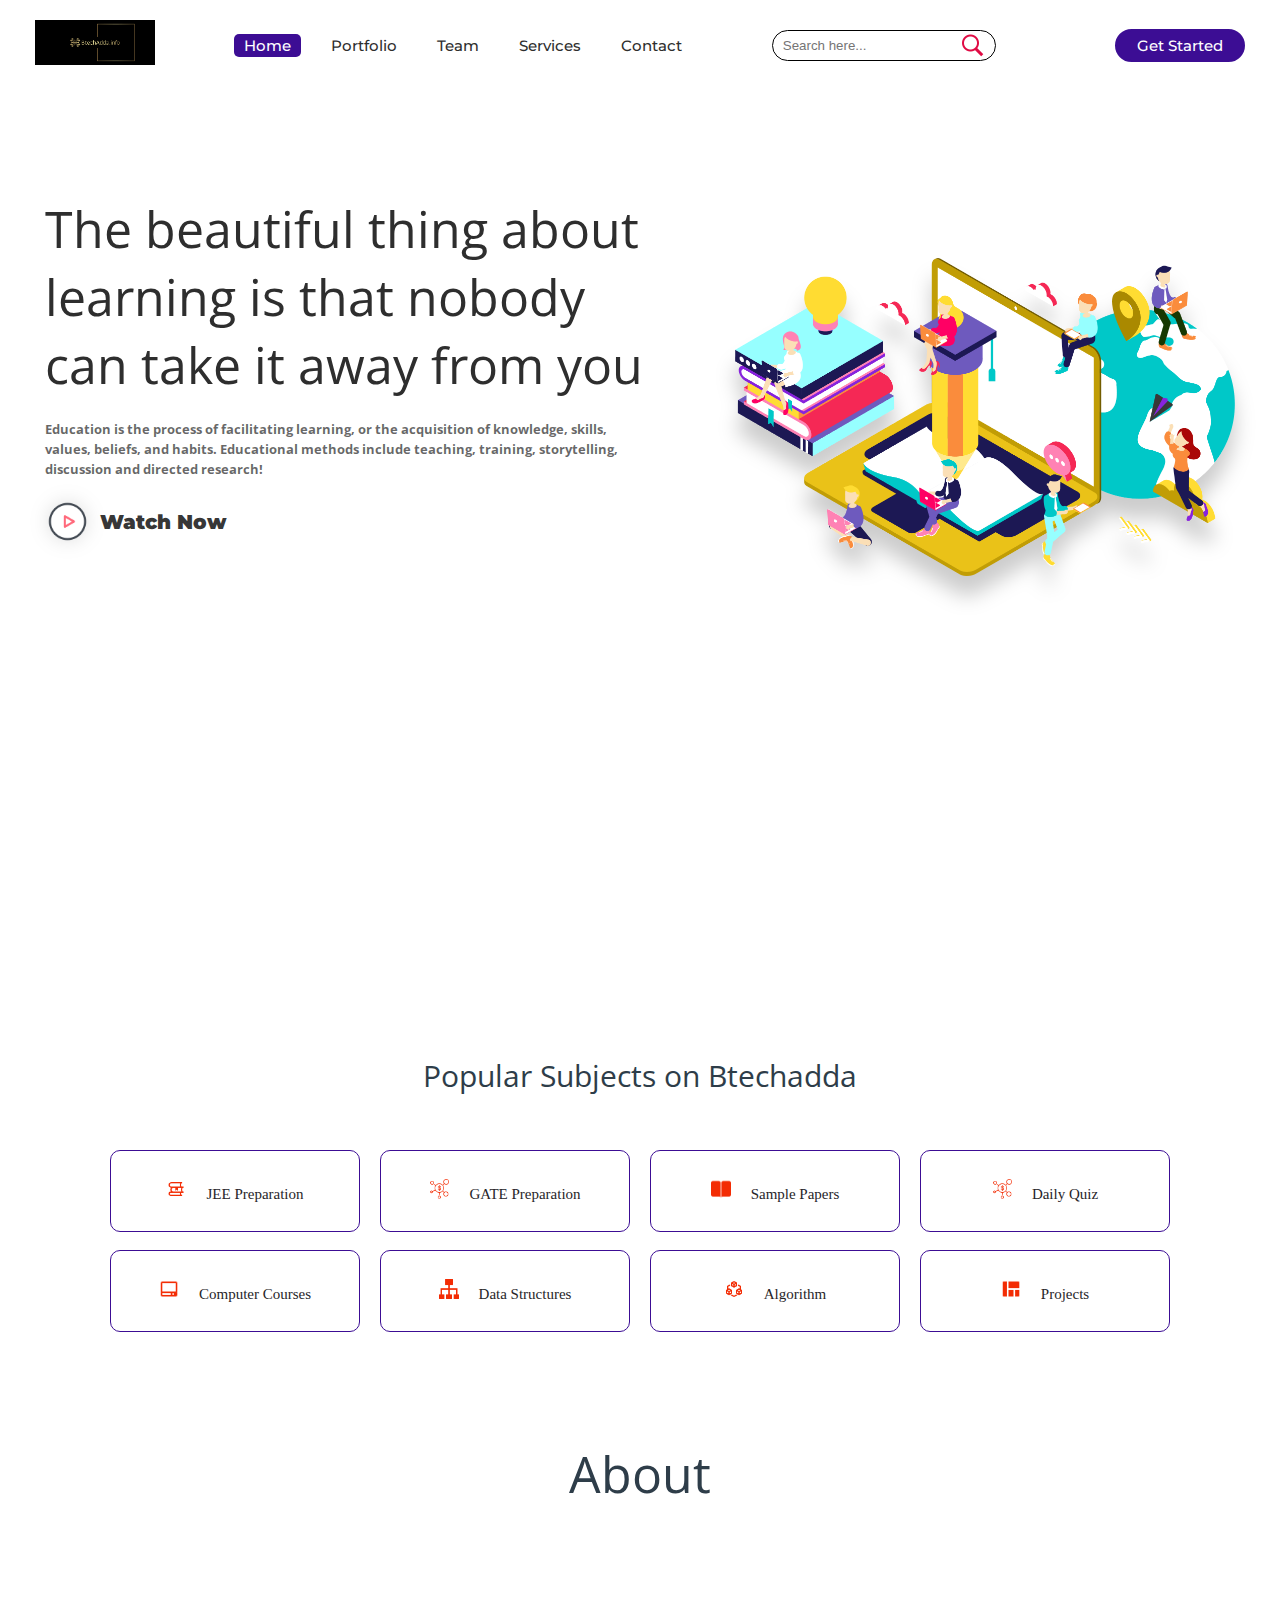
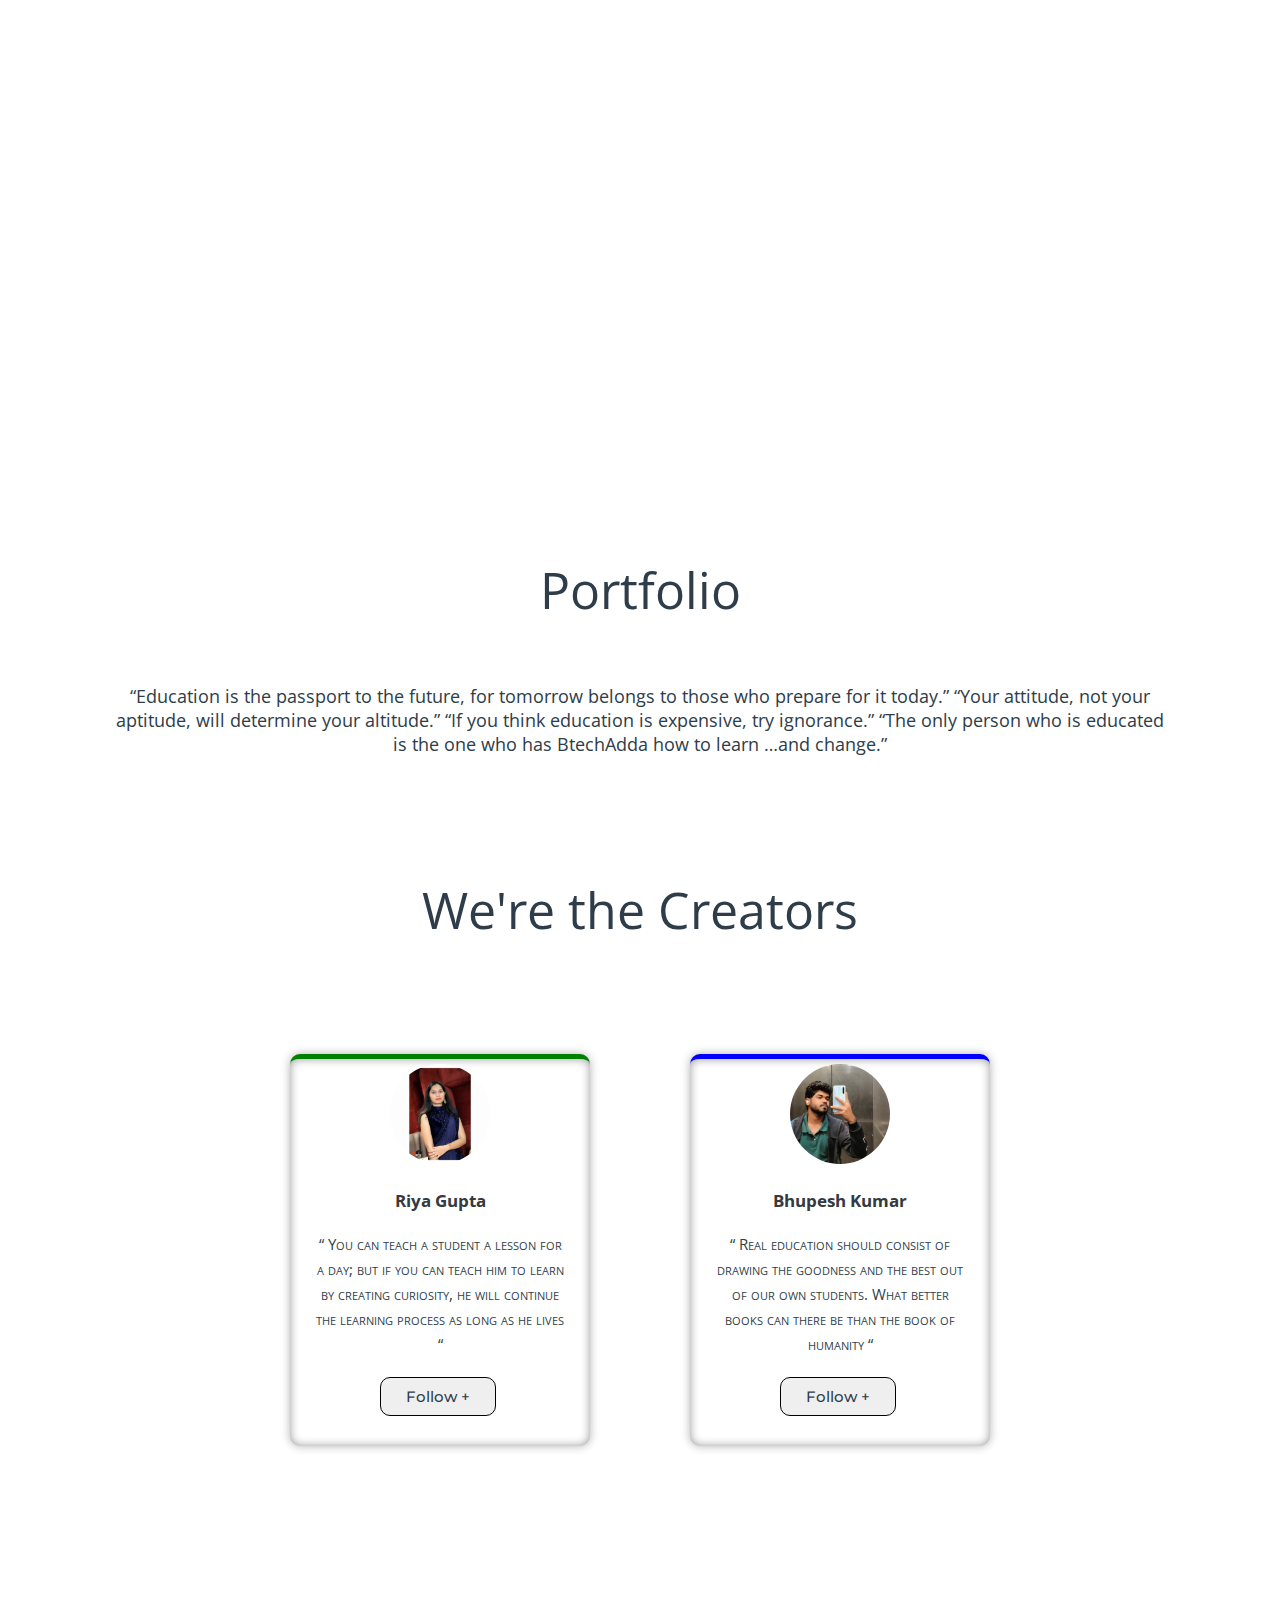
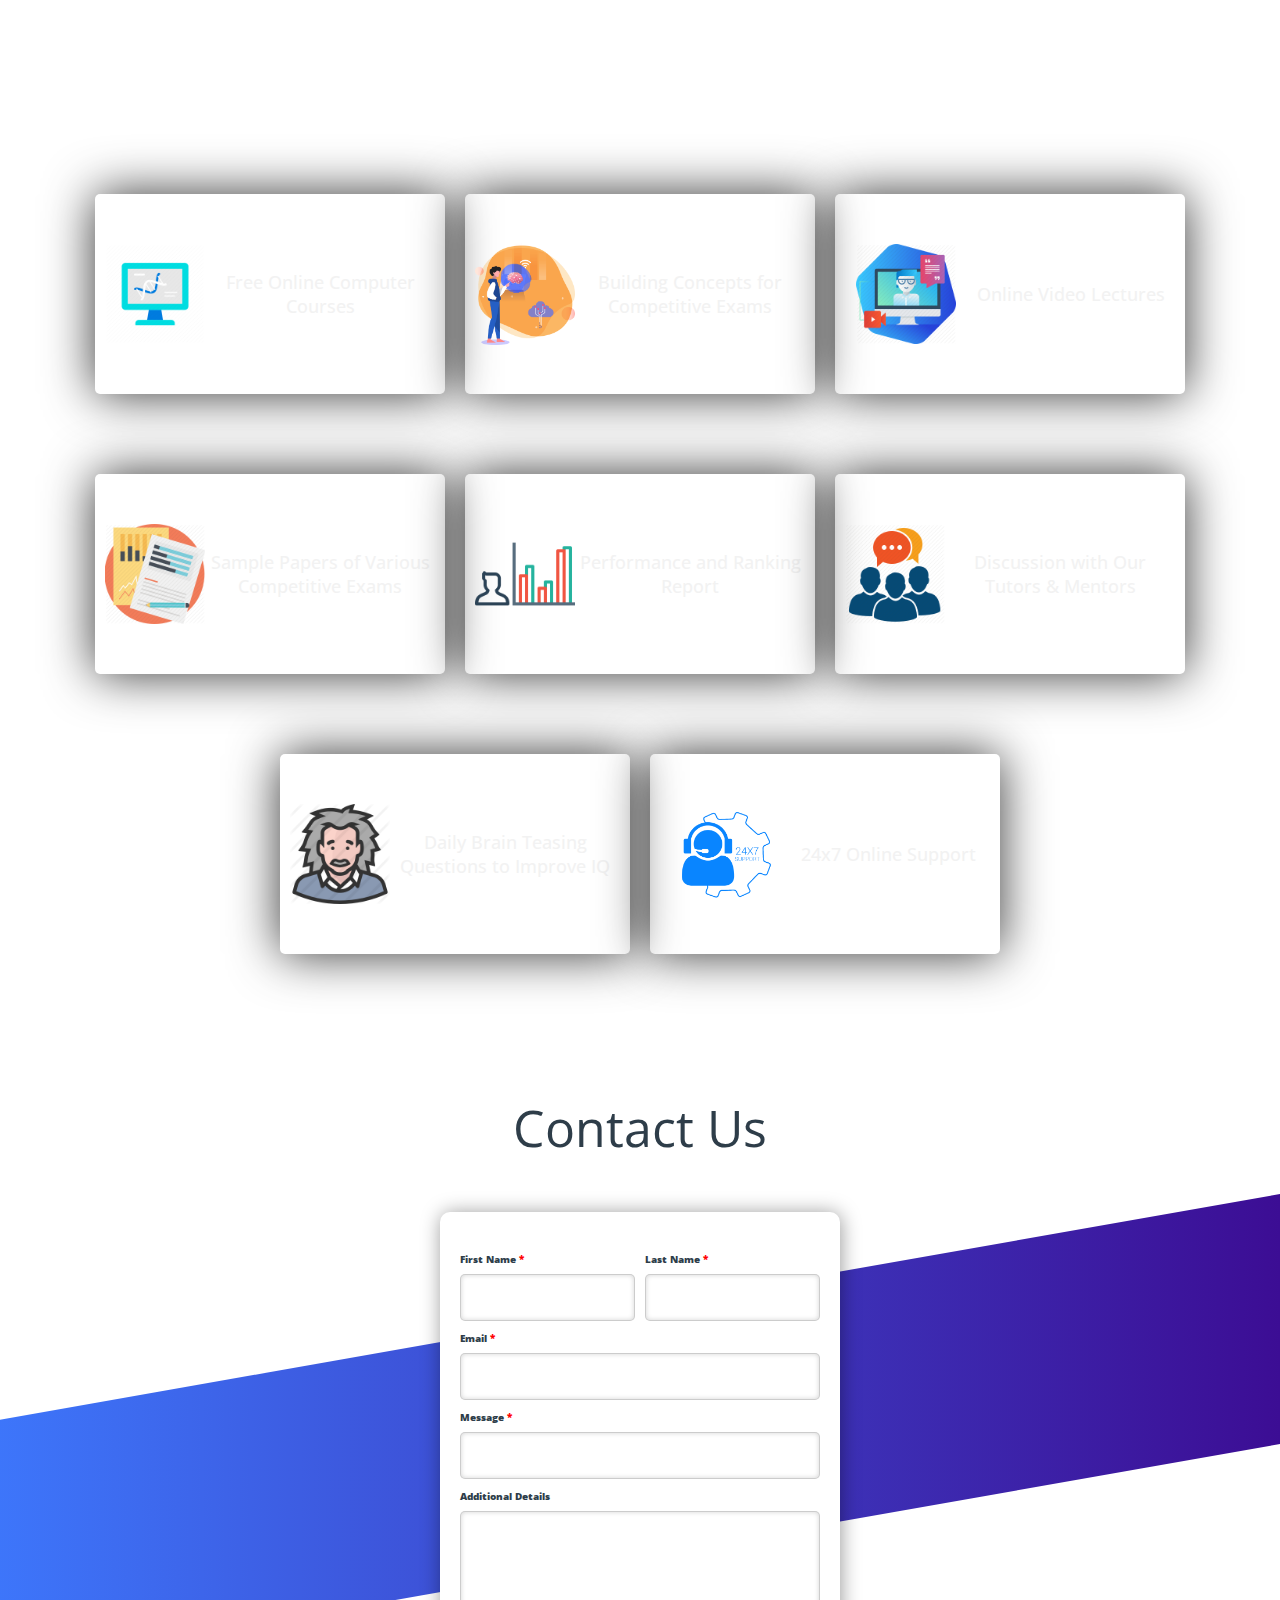
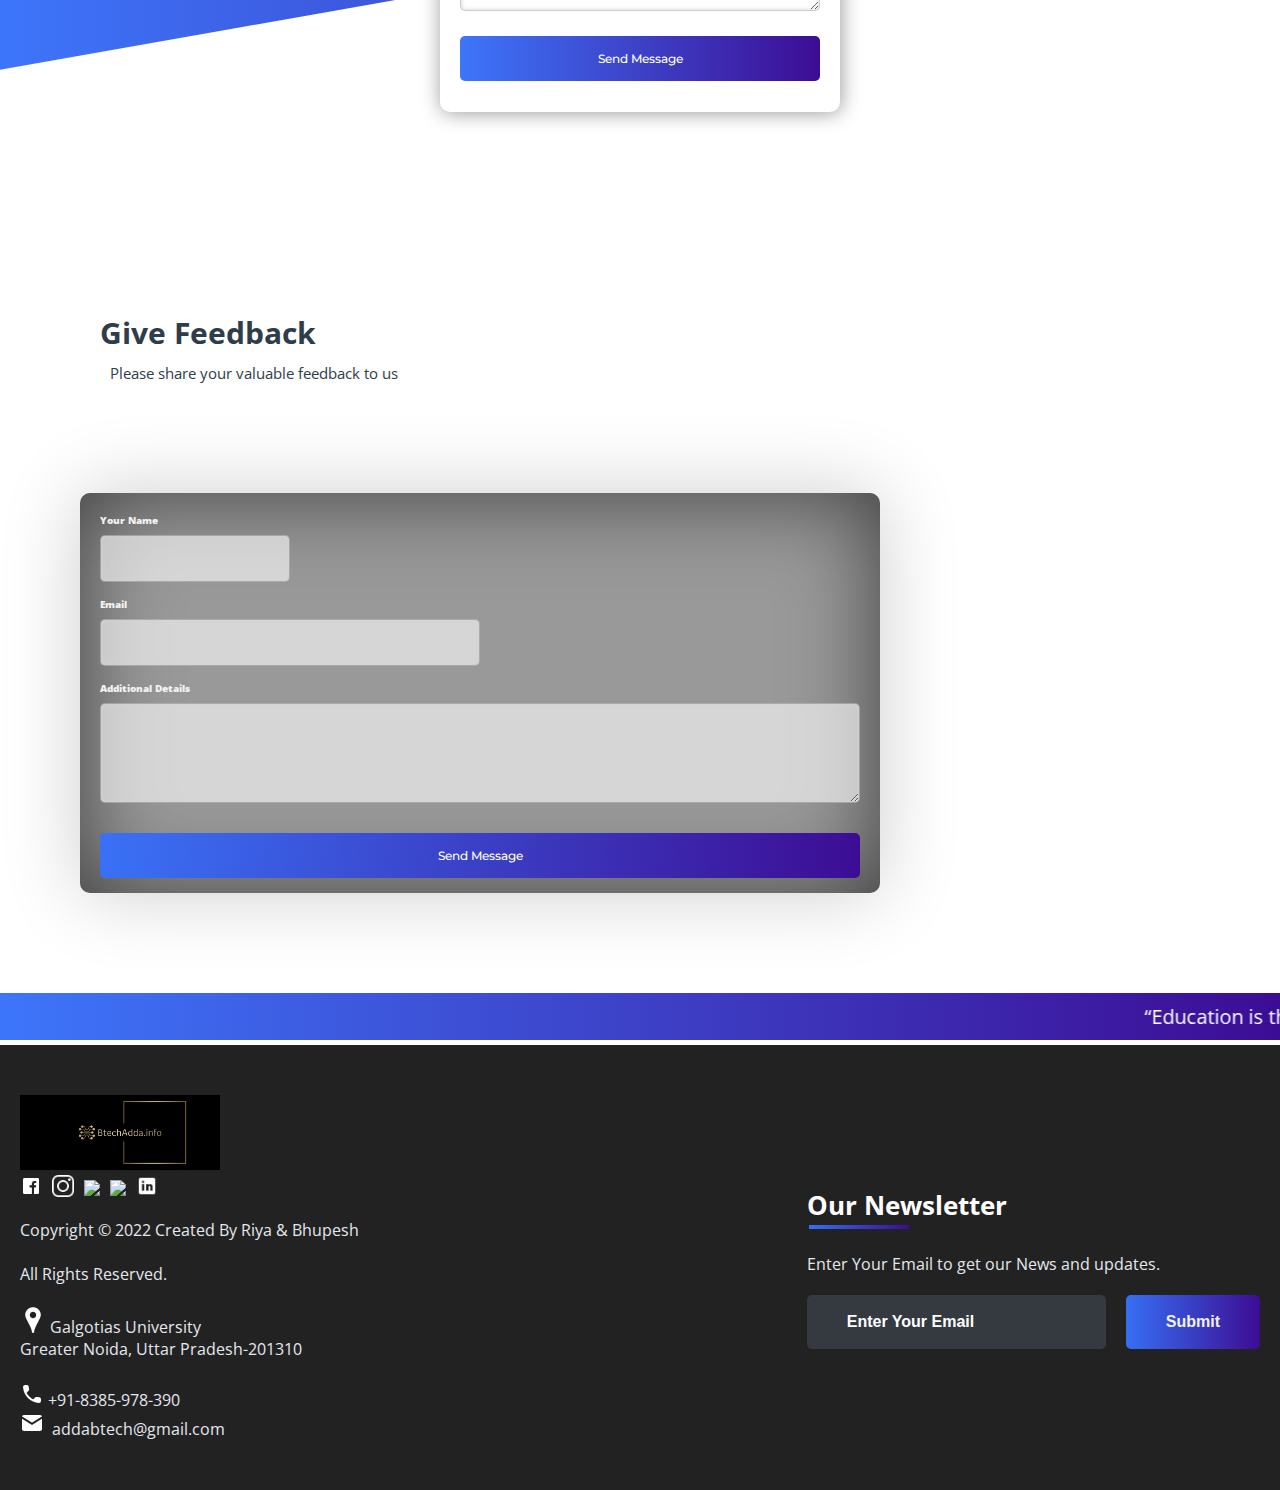
==== index.html @ 10eaf0e1 "Add files via upload" ====
<!DOCTYPE html>
<html>
<head>
	<link rel="shortcut icon" type="png" href="images/icon/favicon.png">
	<meta charset="utf-8">
	<meta http-equiv="X-UA-Comaptible" content="IE=edge">
	<title>BtechAdda</title>
	<meta name="desciption" content="">
	<meta name="viewport" content="width=device-width, initial-scale=1">
	<link rel="stylesheet" type="text/css" href="style.css">
	<script type="text/javascript" src="script.js"></script>
	<script src="https://code.jquery.com/jquery-3.2.1.js"></script>
	<script>
		$(window).on('scroll', function(){
  			if($(window).scrollTop()){
  			  $('nav').addClass('black');
 			 }else {
 		   $('nav').removeClass('black');
 		 }
		})
	</script>
</head>
<body>
<!-- Navigation Bar -->
	<header id="header">
		<nav>
			<div class="logo"><img src="images/icon/logo.png" alt="logo"></div>
			<ul>
				<li><a class="active" href="">Home</a></li>
				<li><a href="#portfolio_section">Portfolio</a></li>
				<li><a href="#team_section">Team</a></li>
				<li><a href="#services_section">Services</a></li>
				<li><a href="#contactus_section">Contact</a></li>
			</ul>
			<div class="srch"><input type="text" class="search" placeholder="Search here..."><img src="images/icon/search.png" alt="search" onclick=slide()></div>
			<a class="get-started" href="login.html">Get Started</a>
			<img src="images/icon/menu.png" class="menu" onclick="sideMenu(0)" alt="menu">
		</nav>
		<div class="head-container">
			<div class="quote">
				<p>The beautiful thing about learning is that nobody can take it away from you</p>
				<h5>Education is the process of facilitating learning, or the acquisition of knowledge, skills, values, beliefs, and habits. Educational methods include teaching, training, storytelling, discussion and directed research!</h5>
				<div class="play">
					<img src="images/icon/play.png" alt="play"><span><a href="https://www.youtube.com/watch?v=AOTEQVYDPpg&ab_channel=TEDxTalks" target="_blank">Watch Now</a></span>
				</div>
			</div>
			<div class="svg-image">
				<img src="images/extra/svg1.jpg" alt="svg">
			</div>
		</div>
		<div class="side-menu" id="side-menu">
			<div class="close" onclick="sideMenu(1)"><img src="images/icon/close.png" alt=""></div>
			<div class="user">
				<img src="images/creator/riya.jpg" alt="Username">
				<p>RiyaGupta</p>
			</div>
			<ul>
				<li><a href="#about_section">About</a></li>
				<li><a href="#portfolio_section">Portfolio</a></li>
				<li><a href="#team_section">Team</a></li>
				<li><a href="#services_section">Services</a></li>
				<li><a href="#contactus_section">Contact</a></li>
				<li><a href="#feedBACK">Feedback</a></li>
			</ul>
		</div>
	</header>


<!-- Some Popular Subjects -->
	<div class="title">
		<span>Popular Subjects on Btechadda</span>
	</div>
	<br><br>
	<div class="course">
		<center><div class="cbox">
		<div class="det"><a href="subjects/jee.html"><img src="images/courses/book.png">JEE Preparation</a></div>
		<div class="det"><a href="subjects/gate.html"><img src="images/courses/d1.png">GATE Preparation</a></div>
		<div class="det"><a href="subjects/jee.html#sample_papers"><img src="images/courses/paper.png">Sample Papers</a></div>
		<div class="det"><a href="subjects/quiz.html"><img src="images/courses/d1.png">Daily Quiz</a></div>
		</div></center>
		<div class="cbox">
		<div class="det"><a href="subjects/computer_courses.html"><img src="images/courses/computer.png">Computer Courses</a></div>
		<div class="det"><a href="subjects/computer_courses.html#data"><img src="images/courses/data.png">Data Structures</a></div>
		<div class="det"><a href="subjects/computer_courses.html#algo"><img src="images/courses/algo.png">Algorithm</a></div>
		<div class="det det-last"><a href="subjects/computer_courses.html#projects"><img src="images/courses/projects.png">Projects</a></div>
		</div>
	</div>

	
<!-- ABOUT -->
	<div class="diffSection" id="about_section">
		<center><p style="font-size: 50px; padding: 100px">About</p></center>
		<div class="about-content">
				<div class="side-image">
					<img class="sideImage" src="images/extra/e3.jpg">
				</div>
				<div class="side-text">
					<h2>What you think about us ?</h2>
					<p>Education is the process of facilitating learning, or the acquisition of knowledge, skills, values, beliefs, and habits. Educational methods include teaching, training, storytelling, discussion and directed research.<br> Educational website can include websites that have games, videos or topic related resources that act as tools to enhance learning and supplement classroom teaching. These websites help make the process of learning entertaining and attractive to the student, especially in today's age. <br>Using HTML(HyperText Markup Language), CSS(Cascading Style Sheet), JavaScript, we can make learning more easier and in a interesting way.</p>
				</div>
		</div>
	</div>


<!-- PORTFOLIO -->
	<div class="diffSection" id="portfolio_section">
		<center><p style="font-size: 50px; padding: 100px; padding-bottom: 40px;">Portfolio</p></center>
		<div class="content">
			<p>
				“Education is the passport to the future, for tomorrow belongs to those who prepare for it today.” “Your attitude, not your aptitude, will determine your altitude.” “If you think education is expensive, try ignorance.” “The only person who is educated is the one who has BtechAdda how to learn …and change.”
			</p>
		</div>
	</div>

<!-- TEAM -->
	<div class="diffSection" id="team_section">
		<center><p style="font-size: 50px; padding-top: 100px; padding-bottom: 60px;">We're the Creators</p></center>
		<div class="totalcard">
			<div class="card">
				<center><img src="images/creator/riya.jpg"></center>
				<center><div class="card-title">Riya Gupta</div>
				<div id="detail">
					<p>“ You can teach a student a lesson for a day; but if you can teach him to learn by creating curiosity, he will continue the learning process as long as he lives “</p>
					<div class="duty"></div>
					<a href="https://www.linkedin.com/in/riya-gupta-85ab901a8/" target="_blank"><button class="btn-riya">Follow +</button></a>
				</div>
				</center>
			</div>
			<div class="card">
				<center><img src="images/creator/bhupesh.jpg"></center>
				<center><div class="card-title">Bhupesh Kumar</div>
				<div id="detail">
					<p>“ Real education should consist of drawing the goodness and the best out of our own students. What better books can there be than the book of humanity “</p>
					<div class="duty"></div>
					<a href="https://www.linkedin.com/in/bhupeshkkr/" target="_blank"><button class="btn-bhupesh">Follow +</button></a>
				</div>
				</center>
			</div>
		</div>
	</div>


<!-- SERVICES -->
	<div class="service-swipe">
		<div class="diffSection" id="services_section">
		<center><p style="font-size: 50px; padding: 100px; padding-bottom: 40px; color: #fff;">Services</p></center>
		</div>
		<a href="subjects/computer_courses.html"><div class="s-card"><img src="images/icon/computer-courses.png"><p>Free Online Computer Courses</p></div></a>
		<a href="subjects/jee.html"><div class="s-card"><img src="images/icon/brainbooster.png"><p>Building Concepts for Competitive Exams</p></div></a>
		<a href="#"><div class="s-card"><img src="images/icon/online-tutorials.png"><p>Online Video Lectures</p></div></a>
		<a href="subjects/jee.html#sample_papers"><div class="s-card"><img src="images/icon/papers.jpg"><p>Sample Papers of Various Competitive Exams</p></div></a>
		<a href="#"><div class="s-card"><img src="images/icon/p3.png"><p>Performance and Ranking Report</p></div></a>
		<a href="#contactus_section"><div class="s-card"><img src="images/icon/discussion.png"><p>Discussion with Our Tutors & Mentors</p></div></a>
		<a href="subjects/quiz.html"><div class="s-card"><img src="images/icon/q1.png"><p>Daily Brain Teasing Questions to Improve IQ</p></div></a>
		<a href="#contactus_section"><div class="s-card"><img src="images/icon/help.png"><p>24x7 Online Support</p></div></a>
	</div>

<!-- CONTACT US -->
	<div class="diffSection" id="contactus_section">
		<center><p style="font-size: 50px; padding: 100px">Contact Us</p></center>
		<div class="csec"></div>
		<div class="back-contact">
			<div class="cc">
			<form action="mailto:addabtech@gmail.com" method="post" enctype="text/plain">
				<label>First Name <span class="imp">*</span></label><label style="margin-left: 185px">Last Name <span class="imp">*</span></label><br>
				<center>
				<input type="text" name="" style="margin-right: 10px; width: 175px" required="required"><input type="text" name="lname" style="width: 175px" required="required"><br>
				</center>
				<label>Email <span class="imp">*</span></label><br>
				<input type="email" name="mail" style="width: 100%" required="required"><br>
				<label>Message <span class="imp">*</span></label><br>
				<input type="text" name="message" style="width: 100%" required="required"><br>
				<label>Additional Details</label><br>
				<textarea name="addtional"></textarea><br>
				<button type="submit" id="csubmit">Send Message</button>
			</form>
			</div>
		</div>
	</div>


<!-- FEEDBACK -->
	<div class="title2" id="feedBACK">
		<span>Give Feedback</span>
		<div class="shortdesc2">
			<p>Please share your valuable feedback to us</p>
		</div>
	</div>

	<div class="feedbox">
		<div class="feed">
			<form action="mailto:addabtech@gmail.com" method="post" enctype="text/plain">
				<label>Your Name</label><br>
				<input type="text" name="" class="fname" required="required"><br>
				<label>Email</label><br>
				<input type="email" name="mail" required="required"><br>
				<label>Additional Details</label><br>
				<textarea name="addtional"></textarea><br>
				<button type="submit" id="csubmit">Send Message</button>
			</form>
		</div>
	</div>

<!-- Sliding Information -->
	<marquee style="background: linear-gradient(to right, #3771faf7, #3c0d94); margin-top: 50px;" direction="left" onmouseover="this.stop()" onmouseout="this.start()" scrollamount="12"><div class="marqu">“Education is the passport to the future, for tomorrow belongs to those who prepare for it today.” “Your attitude, not your aptitude, will determine your altitude.” “If you think education is expensive, try ignorance.” “The only person who is educated is the one who has BtechAdda how to learn …and change.”</div></marquee>

<!-- FOOTER -->
	<footer>
		<div class="footer-container">
			<div class="left-col">
				<img src="images/icon/logo - Copy.png" style="width: 200px;">
				<div class="logo"></div>
				<div class="social-media">
					<a href="#"><img src="images/icon\fb.png"></a>
					<a href="#"><img src="images/icon\insta.png"></a>
					<a href="#"><img src="images/icon\tt.png"></a>
					<a href="#"><img src="images/icon\ytube.png"></a>
					<a href="#"><img src="images/icon\linkedin.png"></a>
				</div><br><br>
				<p class="rights-text">Copyright © 2022 Created By Riya & Bhupesh</p> <br><p>All Rights Reserved.</p>
			<br><p><img src="images/icon/location.png"> Galgotias University<br>Greater Noida, Uttar Pradesh-201310</p><br>
			<p><img src="images/icon/phone.png"> +91-8385-978-390<br><img src="images/icon/mail.png">&nbsp; addabtech@gmail.com</p>
			</div>
			<div class="right-col">
				<h1 style="color: #fff">Our Newsletter</h1>
				<div class="border"></div><br>
				<p>Enter Your Email to get our News and updates.</p>
				<form class="newsletter-form">
					<input class="txtb" type="email" placeholder="Enter Your Email">
					<input class="btn" type="submit" value="Submit">
				</form>
			</div>
		</div>
	</footer>

</body>
</html>
---- style.css ----
@import url('https://fonts.googleapis.com/css?family=Montserrat:500&display=swap');
@import url('https://fonts.googleapis.com/css?family=Dancing+Script&display=swap');
@import url('https://fonts.googleapis.com/css?family=Open+Sans&display=swap');

* {
	box-sizing: border-box;
	margin: 0;
	padding: 0;
}

html {
	scroll-behavior: smooth;
}
body {
	background: #FFF;
	font-family: 'Open Sans', sans-serif;
}

header {
	height: 90vh;
	/* background: #000; */
}
.black {
	box-shadow: 0 2px 10px rgba(0, 0, 0, 0.5);
}
nav {
	padding-top: 20px;
	padding-bottom: 20px;
	top: 0;
	position: fixed;
	display: flex;
	width: 100%;
	z-index: 1000;
	background: #fff;
	justify-content: space-around;
	transition: 1.5s;
	align-items: center;
}
nav ul {
	display: flex;
	align-items: center;
}
nav ul li {
	list-style: none;
	margin: 5px 10px;
}
nav ul li a {
	padding: 2px 10px;
	color: #2e2e2e;
	cursor: pointer;
	transition: .5s;
	text-decoration: none;
}
nav ul li a:hover {
	color: #fff;
	border-radius: 5px;
	background: #3c0d94;
}
.active {
	color: #fff;
	border-radius: 5px;
	background: #3c0d94;
}
.srch {
	padding: 2px 10px;
	display: flex;
	/* align-items: center; */
	justify-content: center;
	/* background: #0066ff; */
	border: 1px solid;
	border-radius: 20px;
}
.srch img {
	width: 25px;
	cursor: pointer;
}
.srch .search {
	/* padding: 2px 10px; */
	outline: none;
	border: none;
	background: transparent;
}

.get-started {
	margin-left: 50px;
	padding: 5px 20px;
	border: 2px solid #3c0d94;
	border-radius: 20px;
	text-decoration: none;
	
	transition: .5s;
	background-color: #3c0d94;
	color: #fff;
}
.get-started:hover {
	color: #2e2e2e;
	background: #fff;
}
.logo img{
	width: 120px;
	cursor: pointer;
	transition: all 1s;
}

a, button {
	float: left;
	font-family: "Montserrat", sans-serif;
	font-weight: 500;
	font-size: 15px;
	color: #2E3D49;
	display: block;
	text-decoration: none;
	text-align: center;
}
.head-container {
	margin-top: 245px;
	display: flex;
	flex-wrap: wrap;
	align-items: center;
	justify-content: space-around;
}
.quote {
	width: 600px;
	transform: translateY(-50px);
}
.quote h5 {
	margin-top: 20px;
	color: #0009;
	line-height: 20px;
}
.quote p {
	font-size: 50px;
	color: #2e2e2e;
}
.quote .play {
	margin-top: 20px;
	display: flex;
	/* justify-content: center; */
	align-items: center;
}
.quote .play img {
	width: 45px;
	cursor: pointer;
	filter: drop-shadow(0 0 10px #0002);
}
.quote .play span a{
	margin-left: 10px;
	font-size: 20px;
	font-weight: 900;
	color: rgba(0, 0, 0, 0.8);
	cursor: pointer;
}
.svg-image img{
	width: 500px;
	filter: drop-shadow(0 20px 10px rgba(0,0,0,0.2));
}

/* SIDE MENU */
.menu {
	cursor: pointer;
	width: 25px;
	display: none;
}
.side-menu {
	width: 100%;
	height: 100%;
	background: rgba(67, 26, 163, 0.993);
	position: absolute;
	top: 0;
	transition: .8s;
	z-index: 2000;
	transform: translateX(-100%);
}
.side-menu ul {
	margin-top: 35%;
	display: flex;
	flex-direction: column;
	justify-content: center;
	/* background: #FA4B37; */
}
.side-menu ul li {
	list-style: none;
	/* background: #009900; */
	display: flex;
	justify-content: center;
	align-items: center;
	/* border-bottom: 1px solid #fff; */
	/* padding: 10px 0px; */
}
.side-menu ul li:hover a{
	background: #fff;
	color: #3c0d94;
}
.side-menu ul li a{
	color: #FFF;
	width: 100%;
	font-size: 1em;
	/* background: #2E3D49; */
	text-decoration: none;
	padding: 15px 0px;
}
.close img{
	float: right;
	width: 35px;
	cursor: pointer;
	margin: 10px;
}
.user {
	display: flex;
	justify-content: center;
	align-items: center;
	margin-top: 10%;
}
.user img {
	width: 60px;
	border-radius: 50%;
	border: 2px solid #fff;
	filter: drop-shadow(0 10px 20px #0004);
	margin-right: 30px;
	cursor: pointer;
}
.user p {
	color: #fff;
	cursor: pointer;
}
.user img, .user p {
	opacity: 1;
}
/*Common things in all sections*/
#about_section, #portfolio_section, #team_section, #services_section, #contactus_section {
	font-family: 'Open Sans', sans-serif;
	color: #2E3D49;
	position: relative;
}
.diffSection {
	width: 100%;
	/*position: relative;*/
	justify-content: center;
	align-items: center;
}
.diffSection .content {
	margin: 10px;
	text-align: center;
	padding: 10px 100px;
	font-size: 1.1em;
}

/*PORTFOLIO*/
.extra {
	width: 100%;
}
.extra p {
	padding: 30px;
	padding-bottom: 150px;
	font-size: 50px;
	text-align: center;
	color: #fff;
	background-image: linear-gradient(rgba(0,0,0,0),rgba(0,0,0,0.7)),url("images/extra/b1.jpg");
	background-size: cover;
	background-attachment: fixed;
	font-family: cursive;
	z-index: -9;
}
.smbox {
	display: flex;
	flex-wrap: wrap;
	transform: translateY(-100px);
	justify-content: center;
}
.smbox span {
	margin: 1%;
	background: #fff;
	box-shadow: inset 0px 0px 25px rgba(0,0,0,0.2),
						0 0 40px rgba(0,0,0,0.3);
	border-radius: 10px;
	padding: 30px 50px;
	cursor: pointer;
}
.smbox span:hover {
	transform: scale(1.3);
	transition: .5s ease;
}
.smbox .data {
	font-size: 80px;
	color: #3c0d94;	
}
.smbox .det {
	font-size: 20px;
	color: #272529;
	font-family: cursive;
}

/*Title*/
.title {
	 margin-top: 0px; 
	font-family: 'Open Sans', sans-serif;
	font-size: 30px;
	text-align: center;
	color: #2E3D49;
}

/*ABOUT*/
.about-content {
	width: 100%;
	position: relative;
	justify-content: center;
	flex-wrap: wrap;
	display: flex;
	align-items: center;
}
.about-content .side-text {
	width: 550px;
	padding: 50px 40px;
	background: #fff;
	box-shadow: 2px 0 100px rgba(0,0,0,0.3);
	border-radius: 5px;
	text-align: justify;
	line-height: 22px;
	opacity: 0;
	transform: translateX(-100px);
	transition: 1s ease-in-out;
}
.about-content .side-text-appear {
	opacity: 1;
	transform: translateX(0px);
}
.about-content .side-text h2 {
	padding: 10px;
}
.about-content .side-text p {
	padding: 10px;
}
.about-content .side-image img {
	width: 90%;
	border-radius: 5px;
}
.sideImage {
	transform: translateX(100px);
	opacity: 0;
	transition: .8s ease-in-out;
}
.sideImage-appear {
	opacity: 1;
	transform: translateX(0px);
}

/*POPULAR SUBJECTS*/
.cbox {
	position: relative;
	width: 100%;
	display: inline-flex;
	flex-wrap: wrap;
	justify-content: center;
}
.cbox .det {
	width: 250px;
	height: 80px;
	margin: 10px;
	background: #fff;
	cursor: pointer;
}
.cbox .det a{
	justify-content: space-around;
	width: 250px;
	padding: 28px;
	border-radius: 10px;
	border: 1px solid #3c0d94;
	font-size: 15px;
	color: #272529;
	font-family: cursive;
	text-decoration: none;
}
.cbox .det a:hover {
	background: linear-gradient(to right, #3771faf7, #3c0d94);
	color: white;
}
.cbox .det a:hover img{
	filter: brightness(100);
}
.cbox img {
	width: 20px;
	margin-right: 20px;
}

/*TEAM SECTION*/
.totalcard {
	width: 100%;
	display: flex;
	flex-wrap: wrap;
	align-items: center;
	justify-content: center;
	margin-bottom: 50px;
}
.totalcard .card {
	margin: 50px;
	width: 300px;
	border-radius: 10px;
	background: #fff;
}
.totalcard .card{
	box-shadow: inset 0 0 10px rgba(0,0,0,0.4),
					0 0 10px rgba(0,0,0,0.3);
}
.card:nth-child(1){
	border-top: 5px solid green;
}
.card:nth-child(2){
	border-top: 5px solid blue;
}
.card:nth-child(1):hover {
	box-shadow: inset 0px 0px 10px rgba(0,255,0,0.5),
				1px 1px 30px rgba(0,255,0,0.5);
}
.card:nth-child(2):hover {
	box-shadow: inset 0px 0px 10px rgba(0,0,255,0.5),
				1px 1px 30px rgba(0,0,255,0.5);
}
.totalcard .card img {
	width: 100px;
	height: 100px;
	margin-top: 5px;
	cursor: pointer;
	border-radius: 50px;
	transition-duration: .8s;
}
.totalcard .card img:hover {
	transform: scale(3.5);
	border-radius: 0;
	box-shadow: 0 0 20px rgba(0,0,0,0.5);
}
#detail p{
	font-size: 15px;
	line-height: 25px;
	font-variant: small-caps;
	text-align: center;
	margin: 25px;
	margin-bottom: 0px;
	margin-top: 0px;
}
#detail button {
	outline: none;
	border-radius: 10px;
	border-style: none;
	border: 1px solid black;
	padding: 9px 25px;
	cursor: pointer;
	transition-duration: .4s;
}
#detail a {
	bottom: 80px;
	text-decoration: none;
	margin-bottom: 30px;
	margin-top: 20px;
	margin-left: 90px;
	align-self: center;
}
.btn-roshan:hover {
	background: rgba(0,255,0,0.7);
	color: #fff;
}
.btn-roshan2:hover {
	background: rgba(0,0,255,0.5);
	color: #fff;
}
.card-title {
	font-size: 17px;
	color: #343A40;
	padding: 20px;
	font-weight: 700;
}

/*Service Section*/
/*Service Section*/
.service-swipe {
	display: flex;
	flex-wrap: wrap;
	justify-content: center;
	align-items: center;
	background-image: linear-gradient(rgba(0,0,0,0),rgba(0,0,0,0.7)),url("images/extra/b3.jpg");
	background-size: cover;
	background-attachment: fixed;
}
.service-swipe .s-card img {
	width: 100px;
}
.service-swipe a {
	padding: 0;
	margin: 40px 10px;
}
.service-swipe .s-card {
	display: flex;
	justify-content: space-around;
	padding: 10px;
	align-items: center;
	text-align: center;
	width: 350px;
	height: 200px;
	box-shadow: inset 0 0 20px rgba(255,255,255,0.05),
					0 0 50px rgba(0,0,0,0.8);
	border-radius: 5px;
	cursor: pointer;
	transition-duration: .5s;
}
.service-swipe .s-card p {
	color: #f2f2f2;
	font-size: 1.2em;
	font-family: 'Open Sans',sans-serif;
}
.service-swipe .s-card:hover {
	box-shadow: 0 0 50px rgba(255,255,255,0.8);
	transform: translateY(-10px);
}

/*Contact Us Section*/
.csec {
	background: linear-gradient(to right, #3771faf7, #3c0d94);
	background-attachment: fixed; 
	position: absolute;
	width: 100%;
	height: 250px;
	top: 200px;
	content: '';
	transform-origin: top right;
	transform: skewY(-10deg);
	z-index: -1;
}
.back-contact {
	margin-top: 0px;
	transform: translateY(-50px);
	display: flex;
	align-items: center;
	justify-content: space-around;
}
.cc {
	height: 400px;
	width: 400px;
	height: 500px;
	border-radius: 10px;
	justify-content: center;
	box-shadow: 1px 1px 20px rgba(0,0,0,0.4);
	background: #fff;
}
.cc form {
	margin: 5%;
	margin-top: 40px;
	width: 90%;
	height: 90%;
}
.cc form label {
	position: absolute;
	color: #2E3D49;
	font-size: 10px;
	font-weight: 800;
}
.cc form input {
	padding: 15px;
	margin-bottom: 10px;
	border-radius: 5px;
	box-shadow: inset 0 0 5px lightgray;
	border: 1px solid rgba(0,0,0,0.2);
	outline: none;
	color: #2E3D49;
	font-weight: 600;
}
.imp {
	color: red;
}
form textarea {
	width: 100%;
	height: 100px;
	box-shadow: inset 0 0 5px lightgray;
	border: 1px solid rgba(0,0,0,0.2);
	border-radius: 5px;
	outline: none;
	color: #2E3D49;
	font-weight: 600;
	padding: 15px;
}
#csubmit {
	margin-top: 20px; 
	background: linear-gradient(to right, #3771faf7, #3c0d94);
	border-radius: 5px;
	border-style: none;
	outline: none;
	width: 100%;
	padding: 15px 25px;
	color: #fff;
	font-size: 12px;
	cursor: pointer;
}

/*REVIEW SECTION*/
#makeitfull {
	display: flex;
	justify-content: center;
	transform: translateY(35px);
}
#makeitfull img {
	width: 50px;
}
.review {
	background: #F8F8F8;
	width: 100%;
}
.rev-container {
	padding: 10px 10%;
	display: flex;
	flex-wrap: wrap;
	justify-content: space-around;
}
.rev-container .rev-card {
	/*overflow: hidden;*/
	width: 550px;
	height: 240px;
	margin-bottom: 40px;
	background: #fff;
	display: flex;
	padding: 10px;
	box-shadow: 2px 2px 20px rgba(0,0,0,0.2);
}
.rev-card:hover {
	box-shadow: 1px 1px 5px rgba(0,0,0,0.2);
}
.identity {
	display: flex;
	flex-wrap: wrap;
	justify-content: center;
	padding: 10px;
}
.identity img {
	width: 120px;
	height: 120px;
	transition-duration: .8s;
	border-radius: 50%;
}
.identity img:hover {
	transform: scale(2.2);
	border-radius: 0px;
	box-shadow: 0 0 20px rgba(0,0,0,0.3);
}
.identity p {
	width: 150px;
	font-weight: bold;
	color: #2E3D49;
	text-align: center;
}
.identity h6 {
	width: 150px;
	text-align: center;
}
.identity .rating img {
	width: 12px;
	height: 12px;
	margin-right: 5px;
}
.rev-cont {
	overflow: hidden;
}
.rev-cont #title {
	padding: 10px;
	color: #2E3D49;
	font-weight: bold;
}
.rev-cont #content {
	padding: 10px;
	font-size: .9em;
	color: #2E3D49;
	line-height: 22px;
	text-align: justify;
}


/*FEEDBACK*/
.title2 {
	position: relative;
	margin-top: 150px;
	margin-left: 100px;
}
.title2 span{
	font-weight: 700;
	font-family: 'Open Sans', sans-serif;
	font-size: 30px;
	color: #2E3D49;
}
.title2 .shortdesc2 {
	padding: 10px;
	font-family: 'Open Sans', sans-serif;
	font-size: 15px;
	color: #2E3D49;
	margin-bottom: 10px;
}
.feedbox {
	margin-top: 50px;
	width: 100%;
	display: flex;
	background-image: linear-gradient(rgba(0,0,0,0),rgba(0,0,0,0.7)),url("images/extra/b4.jpg");
	background-size: cover;
	padding: 50px 80px;
	background-attachment: fixed;
}
.feed {
	width: 800px;
	height: 400px;
	position: relative;
	border-radius: 10px;
	justify-content: center;
	box-shadow: inset 0 0 90px rgba(0,0,0,0.6),
					0 0 80px rgba(0,0,0,0.2);
	background: rgba(0,0,0,0.4);
}
.feed form {
	width: 100%;
	height: 100%;
	padding: 20px;
}

.feed form label {
	position: absolute;
	color: #f2f2f2;
	font-size: 10px;
	font-weight: 800;
}
.feed form input, .feed textarea {
	padding: 15px;
	border-radius: 5px;
	box-shadow: inset 0 0 5px lightgray;
	border: 1px solid rgba(0,0,0,0.2);
	outline: none;
	color: #2E3D49;
	background: #fff9;
	font-weight: 600;
}
.feed form input {
	margin-bottom: 15px;
	width: 50%;
}
.feed form .fname {
	width: 25%;
}
.feed form textarea {
	width: 100%;
	height: 100px;
}
.feed #csubmit {
	margin-top: 25px; 
	background: linear-gradient(to right, #3771faf7, #3c0d94);
	border-radius: 5px;
	border-style: none;
	outline: none;
	width: 100%;
	padding: 15px 25px;
	color: #fff;
	font-size: 12px;
	cursor: pointer;
}

/*SCROLLING TEXT*/
.marqu {
	text-align: center;
	justify-content: center;
	color: #fff;
	font-size: 20px;
	padding: 10px;
}

/*FOOTER*/
footer {
	color: #E5E8EF;
	background: #000D;
	padding: 50px 0; 
}
footer .footer-container {
	max-width: 1300px;
	margin: auto;
	padding: 0 20px;
	display: flex;
	justify-content: space-between;
	align-items: center;
	flex-wrap: wrap-reverse;
}
footer .social-media img{
	width: 22px;
}
footer .logo {
	width: 180px;
	color: #fff;
}
footer .social-media a{
	margin-right: 10px;
	font-size: 22px;
	text-decoration: none;
}
footer .right-col h1{
	font-size: 26px;
}
footer .border{
	width: 100px;
	height: 4px;
	background: linear-gradient(to right, #3771faf7, #3c0d94);
	margin: 2px;
}
footer .newsletter-form {
	display: flex;
	justify-content: center;
	align-items: center;
	flex-wrap: wrap;
}
footer input::placeholder {
  color: white !important;
}
footer .txtb {
	flex: 1;
	padding: 18px 40px;
	font-size: 16px;
	background: #343A40;
	border: none;
	font-weight: 700;
	outline: none;
	border-radius: 5px;
	min-width: 260px;
	margin-top: 20px;
	color: white;
}
footer .btn {
	margin-top: 20px;
	padding: 18px 40px;
	font-size: 16px;
	color: #f1f1f1;
	background: linear-gradient(to right, #3771faf7, #3c0d94);
	border: none;
	font-weight: 700;
	outline: none;
	border-radius: 5px;
	margin-left: 20px;
	cursor: pointer;
	transition: opacity .3s linear;	
}
footer .btn:hover {
	opacity: .7;
}

/*PROPERTIES FOR MAKING WEBSITE RESPONSIVE*/
@media screen and (max-width: 960px) {
	.footer-container {
		max-width: 600px;
	}
	.right-col {
		width: 100%;
		margin-bottom: 60px;
	}
	.left-col {
		width: 100%;
		text-align: center;
	}
	.social-media {
		display: flex;
		justify-content: center;
	}
	.logo {
		transition: 1s;
		margin-left: 30%;
	}
	nav ul, .srch, .get-started{
		display: none;
	}
	.menu {
		display: block;
	}
	nav {
		padding-bottom: 20px;
		border-bottom: 1px solid #0005;
		/* position: fixed; */
		/* top: 0; */
	}
	.quote p, .quote h5, .play {
		justify-content: center;
		text-align: center;
	}
	.quote p {
		font-size: 30px;
	}
	.service-container .right-side img {
		width: 90%;
	}
	.title {
		margin-top: 0px;
	}
	
}
@media screen and (max-width: 700px) {
	footer .btn{
		margin: 0;
		width: 100%;
		margin-top: 20px;
	}
	.svg-image img {
		width: 90%;
		margin: 20px;
		/* align-self: center; */
	}
}

@media screen and (max-width: 1000px) {	
	.feedbox form input, .feedbox form .fname{
		width: 100%;
	}
}
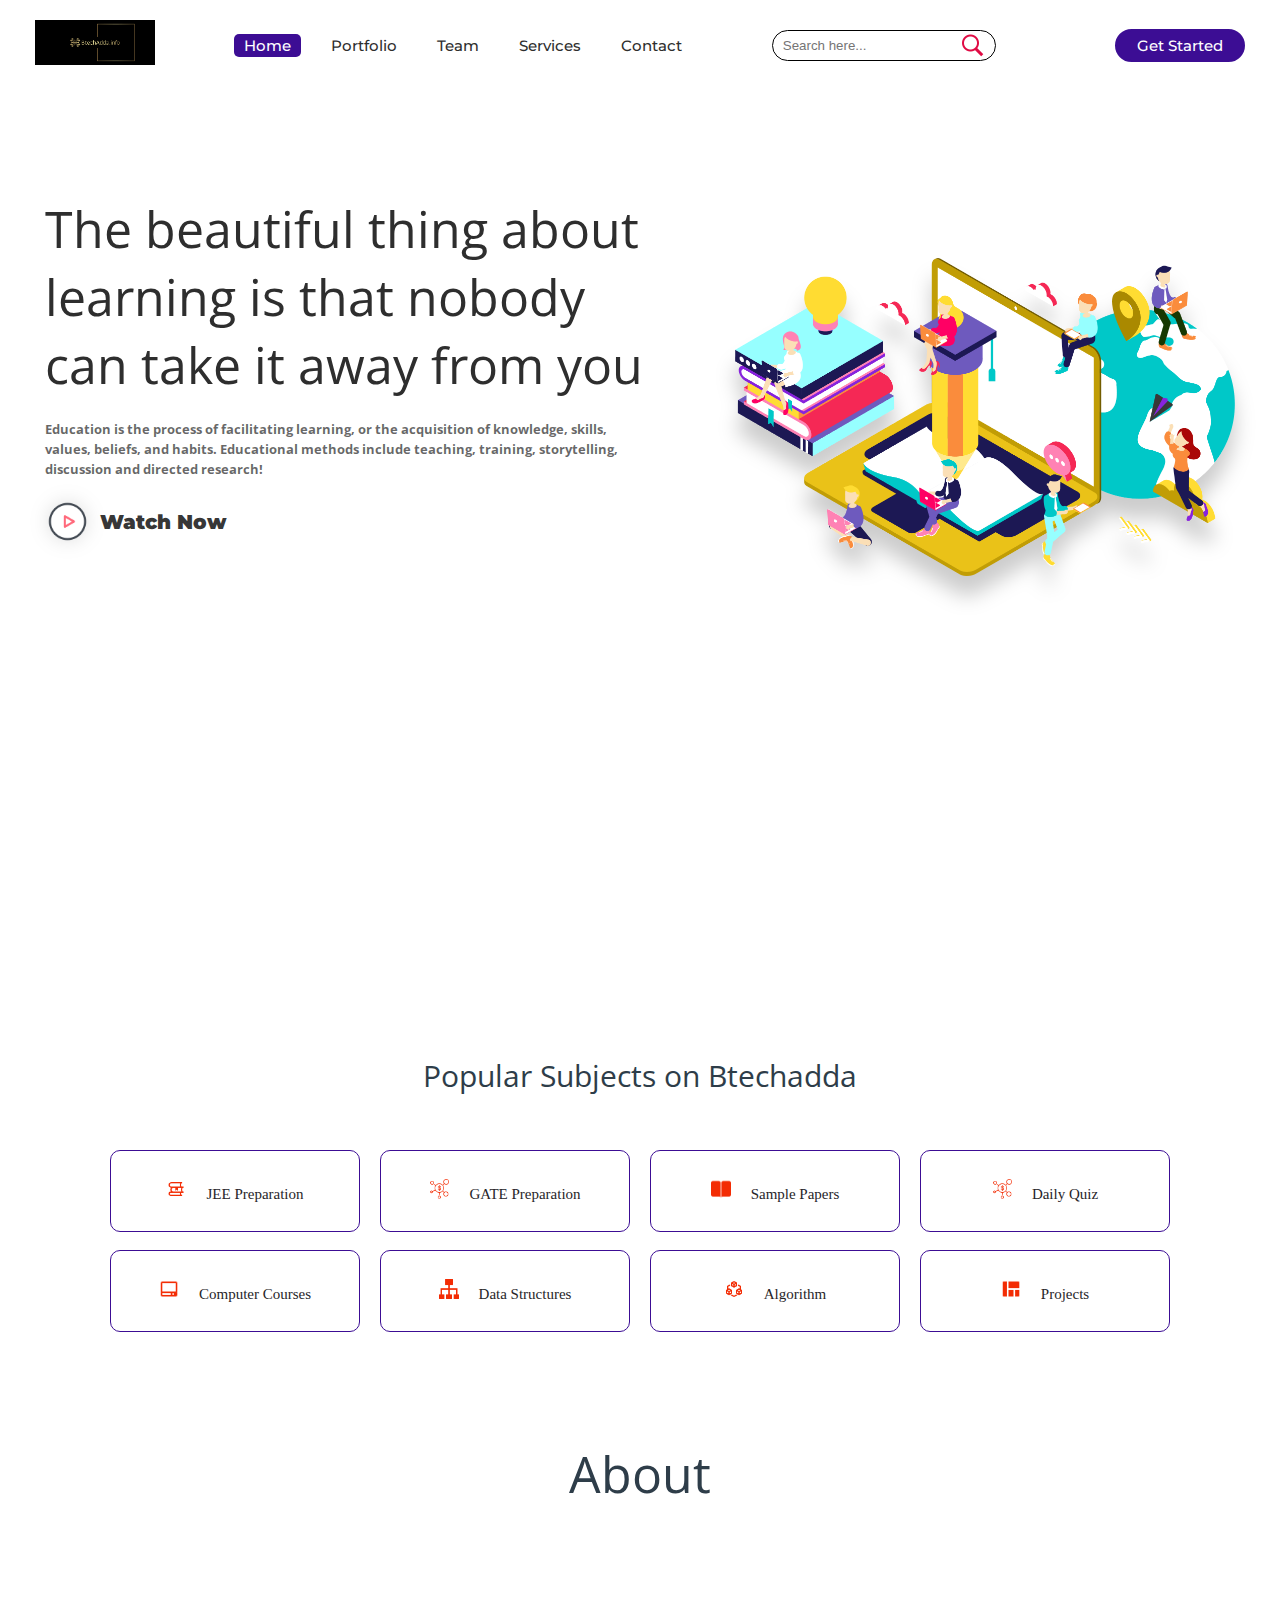
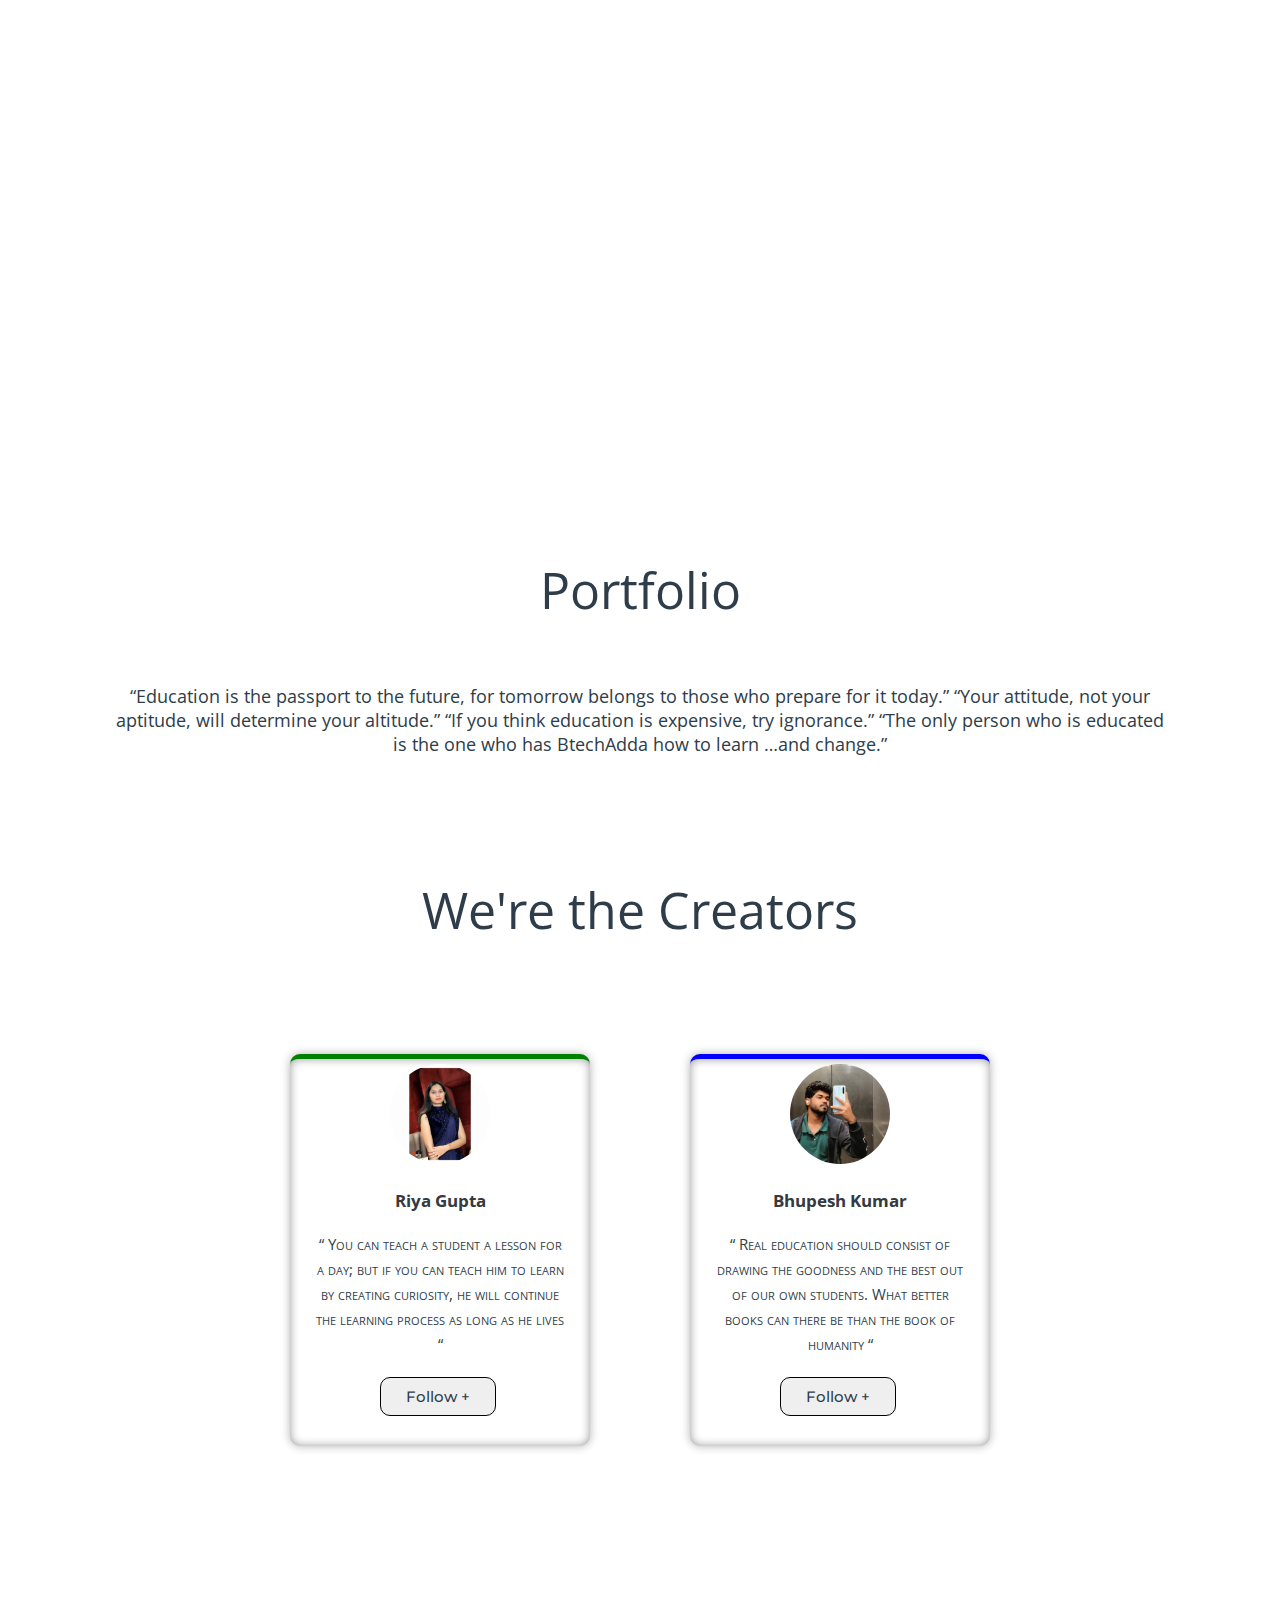
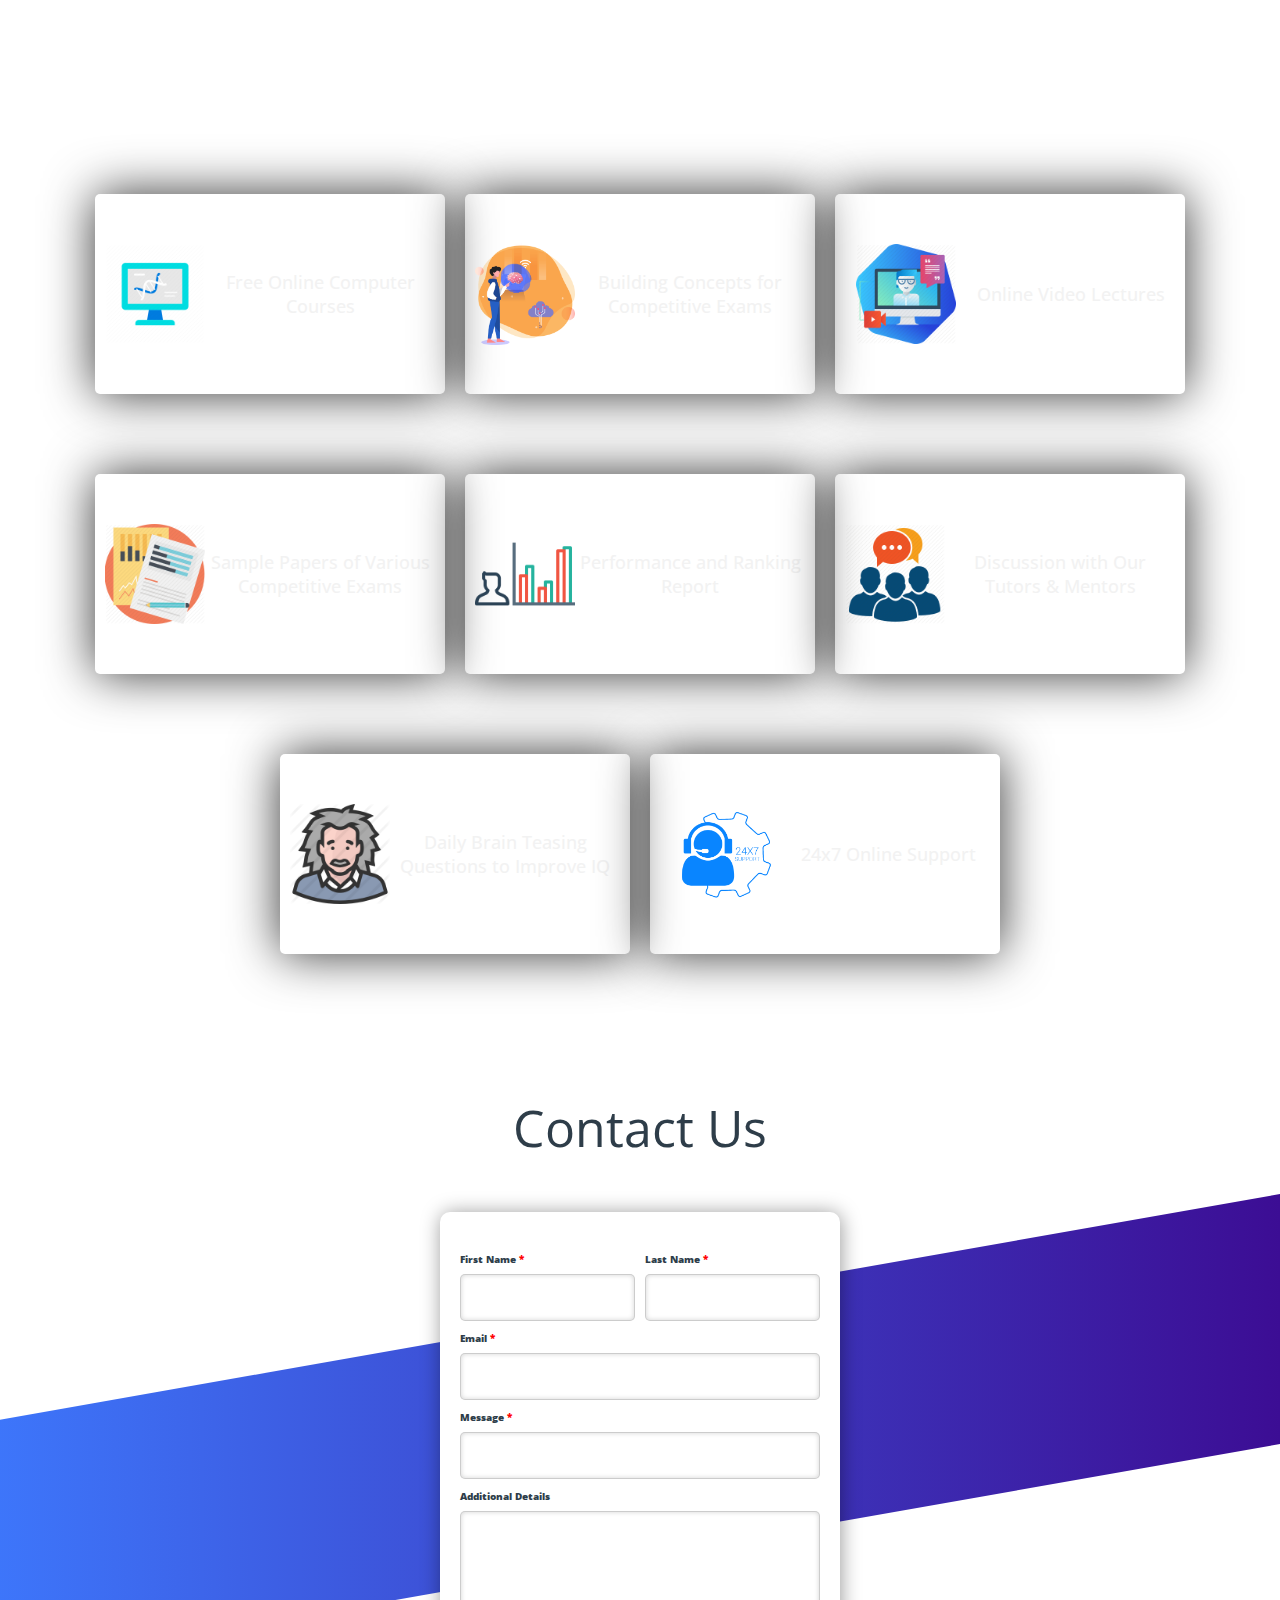
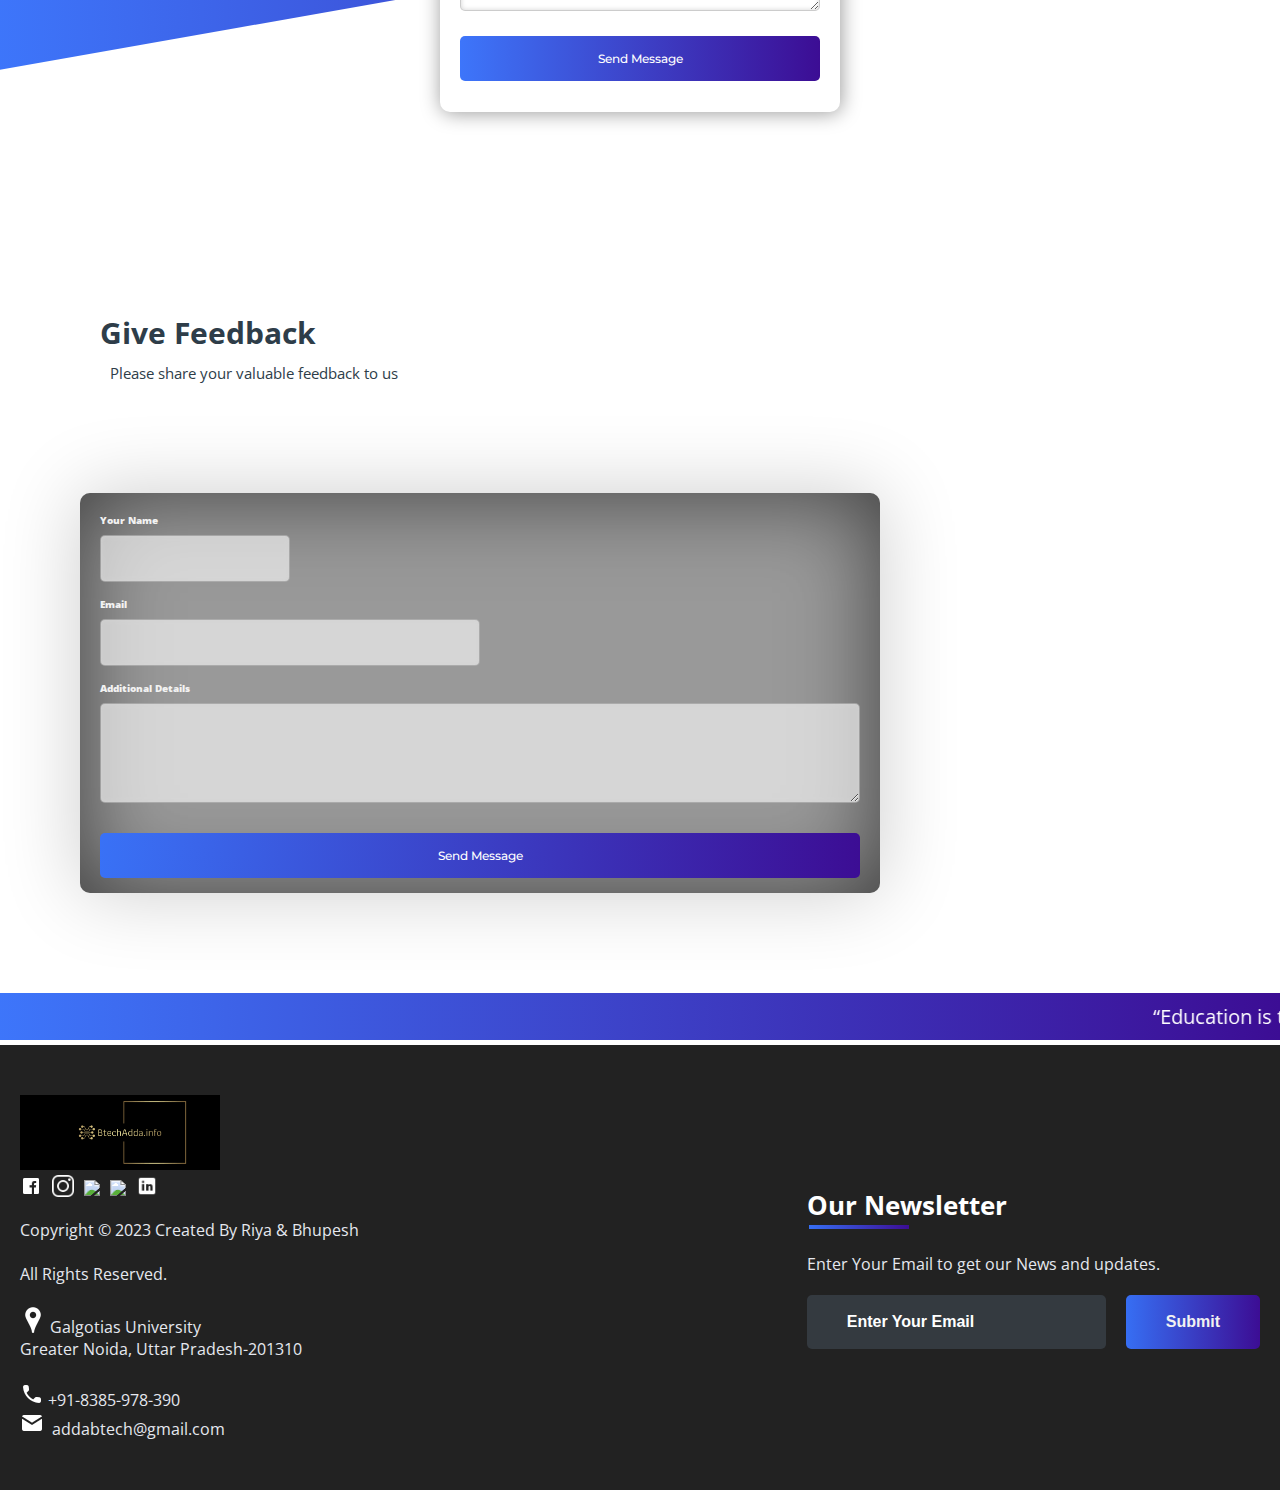
==== commit 04497b1a: "Update index.html" ====
--- a/index.html
+++ b/index.html
@@ -217,7 +217,7 @@
 					<a href="#"><img src="images/icon\ytube.png"></a>
 					<a href="#"><img src="images/icon\linkedin.png"></a>
 				</div><br><br>
-				<p class="rights-text">Copyright © 2022 Created By Riya & Bhupesh</p> <br><p>All Rights Reserved.</p>
+				<p class="rights-text">Copyright © 2023 Created By Riya & Bhupesh</p> <br><p>All Rights Reserved.</p>
 			<br><p><img src="images/icon/location.png"> Galgotias University<br>Greater Noida, Uttar Pradesh-201310</p><br>
 			<p><img src="images/icon/phone.png"> +91-8385-978-390<br><img src="images/icon/mail.png">&nbsp; addabtech@gmail.com</p>
 			</div>
@@ -234,4 +234,4 @@
 	</footer>
 
 </body>
-</html>+</html>
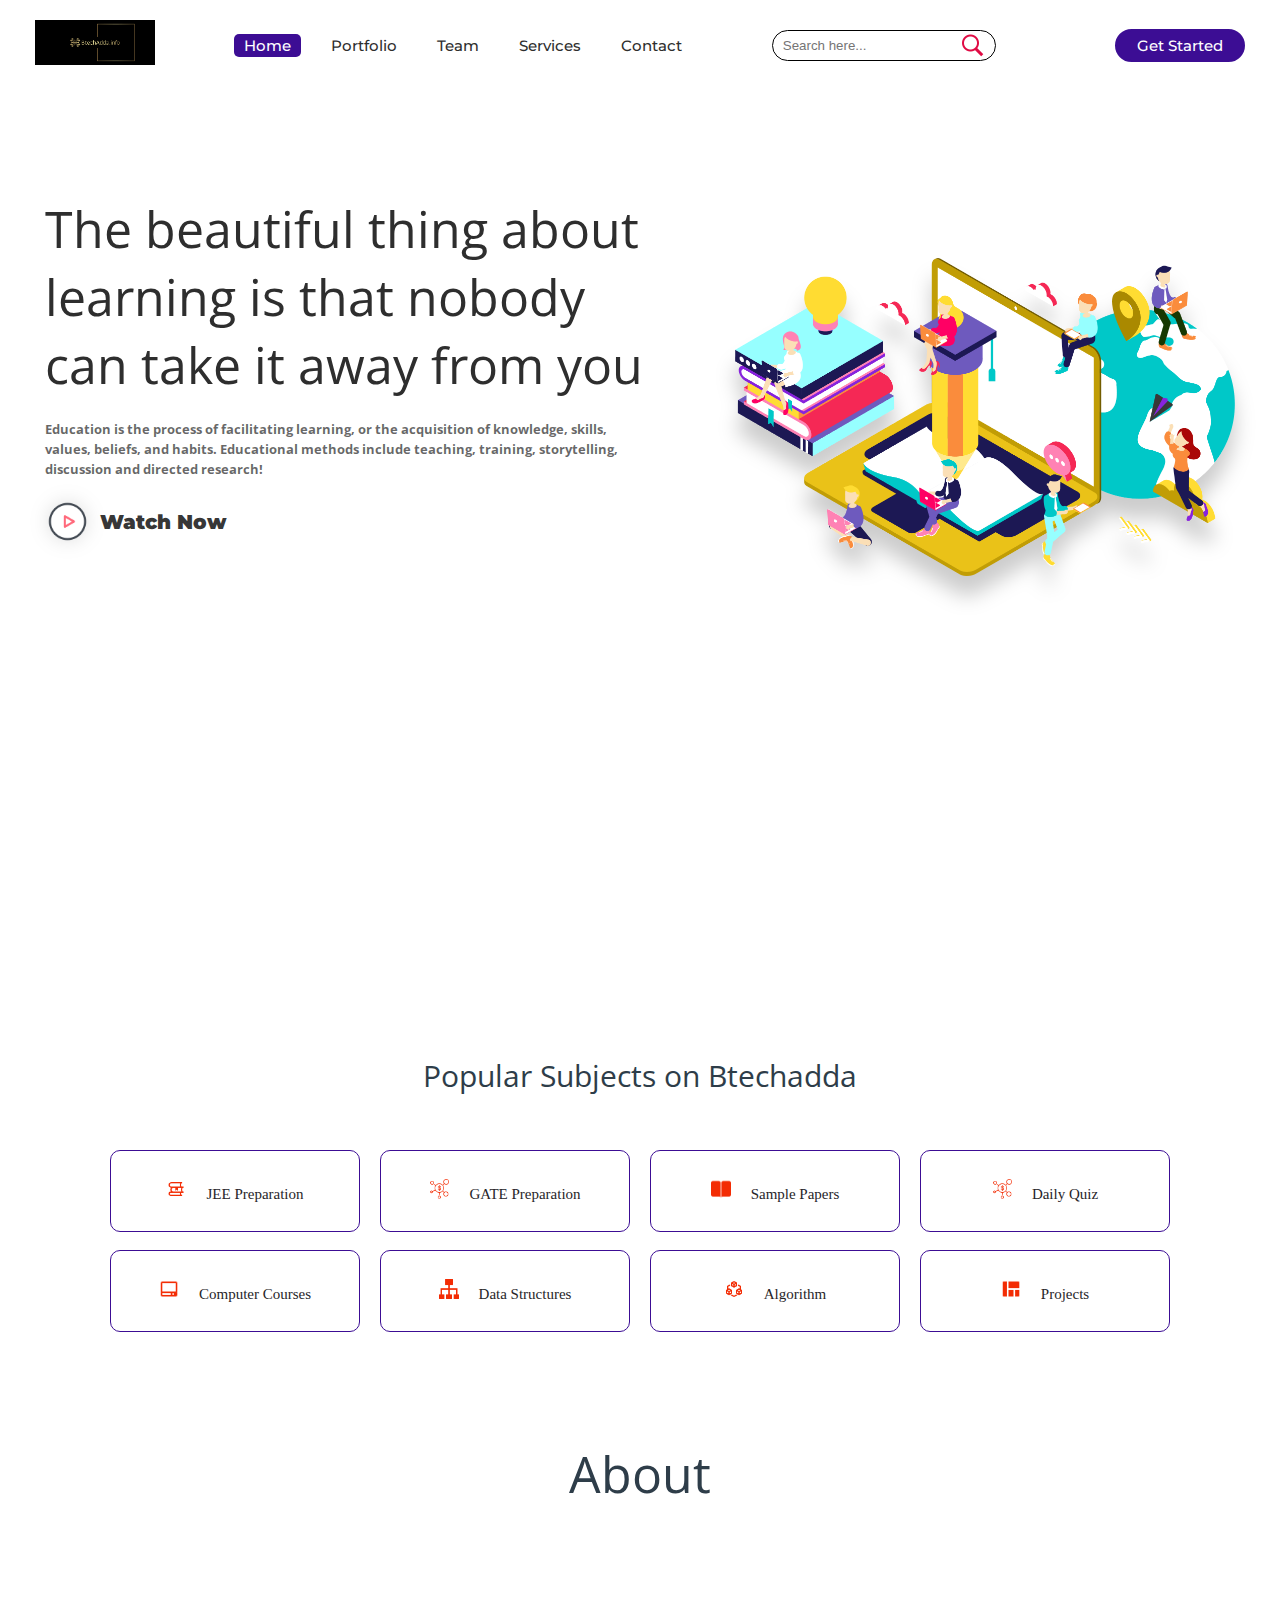
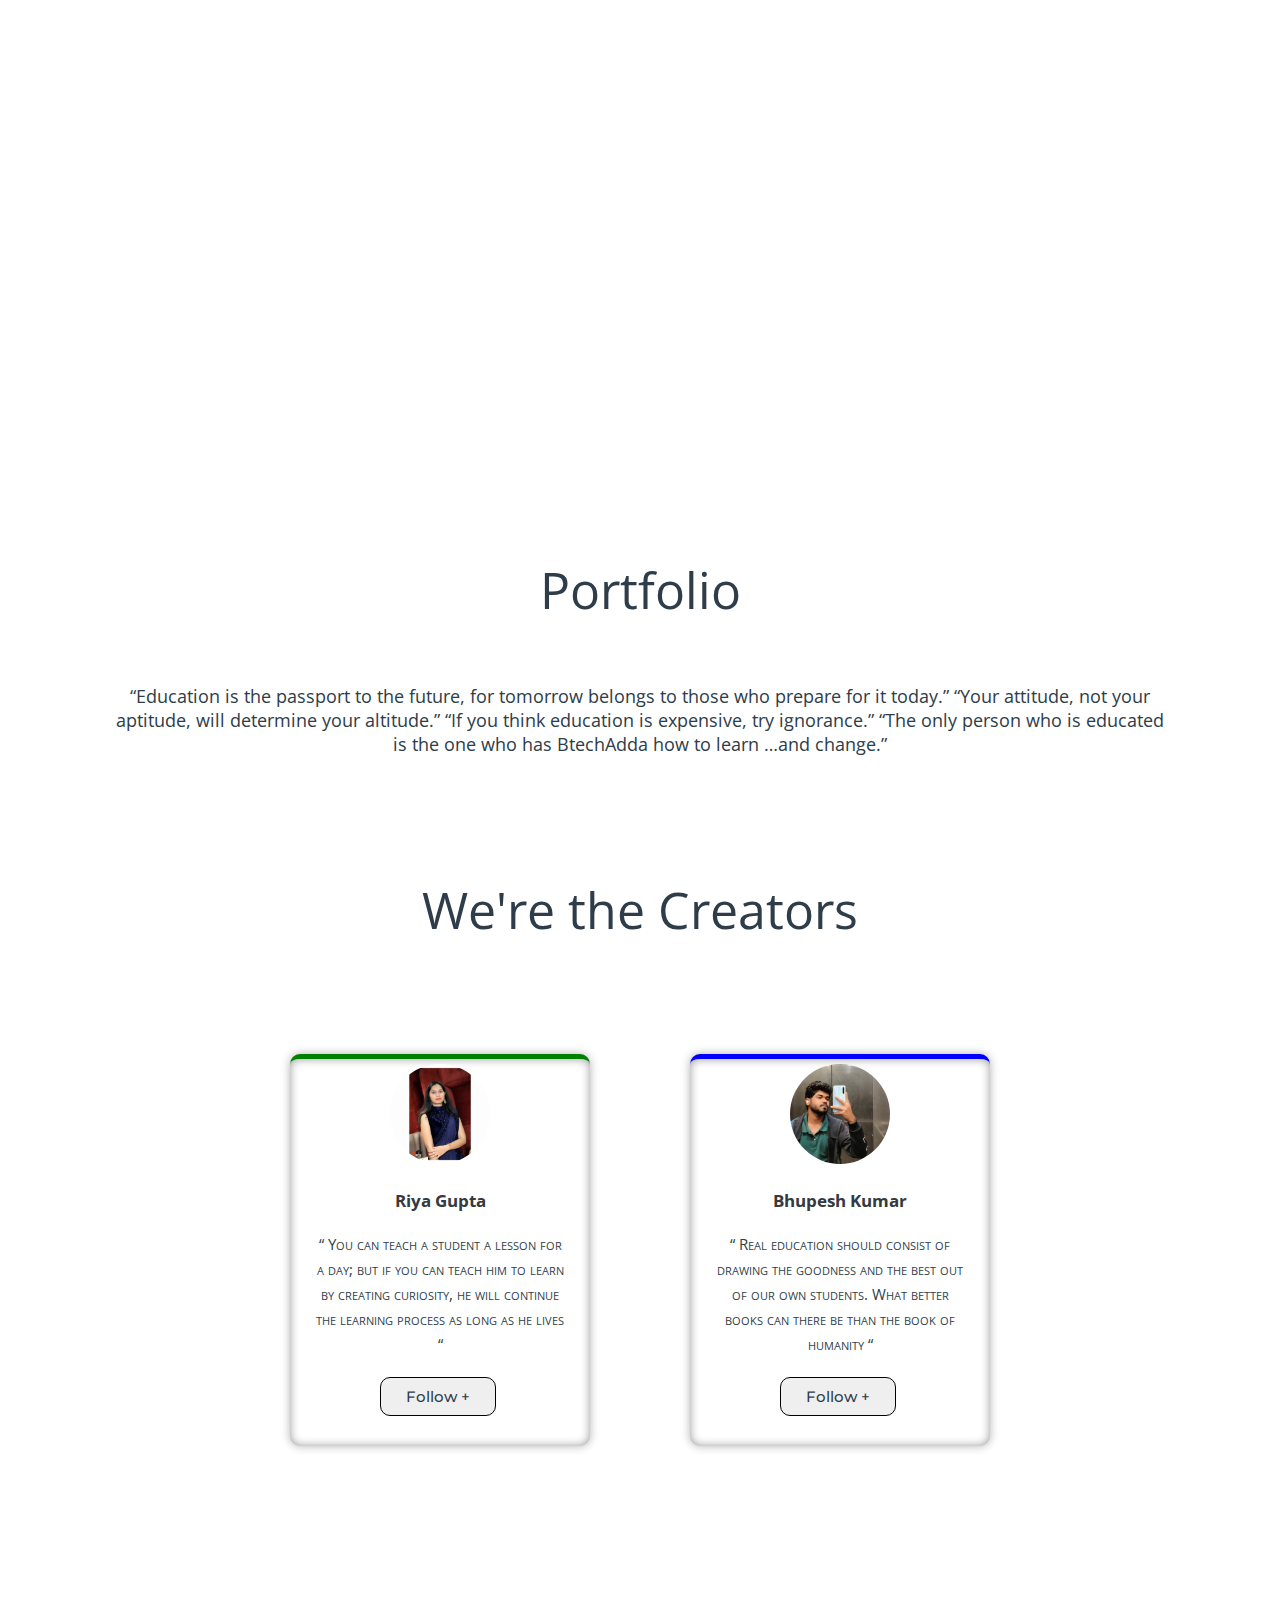
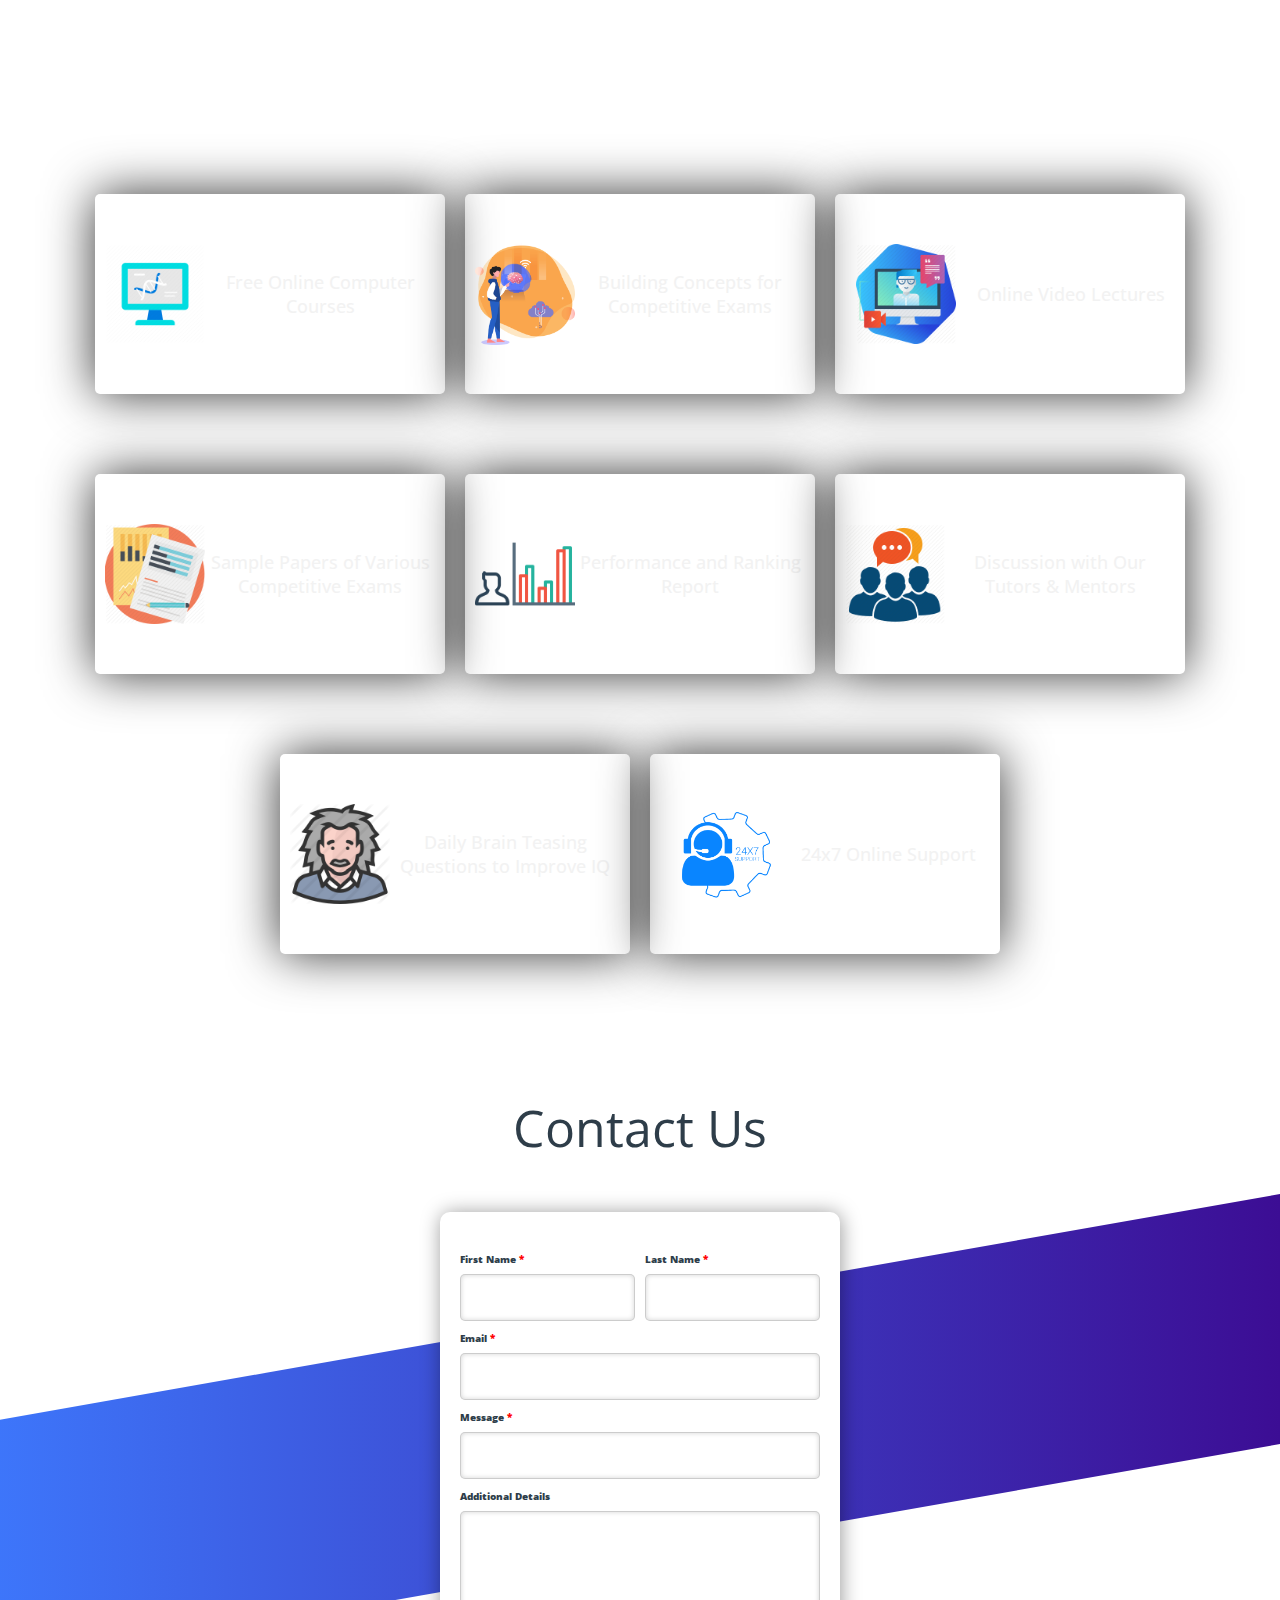
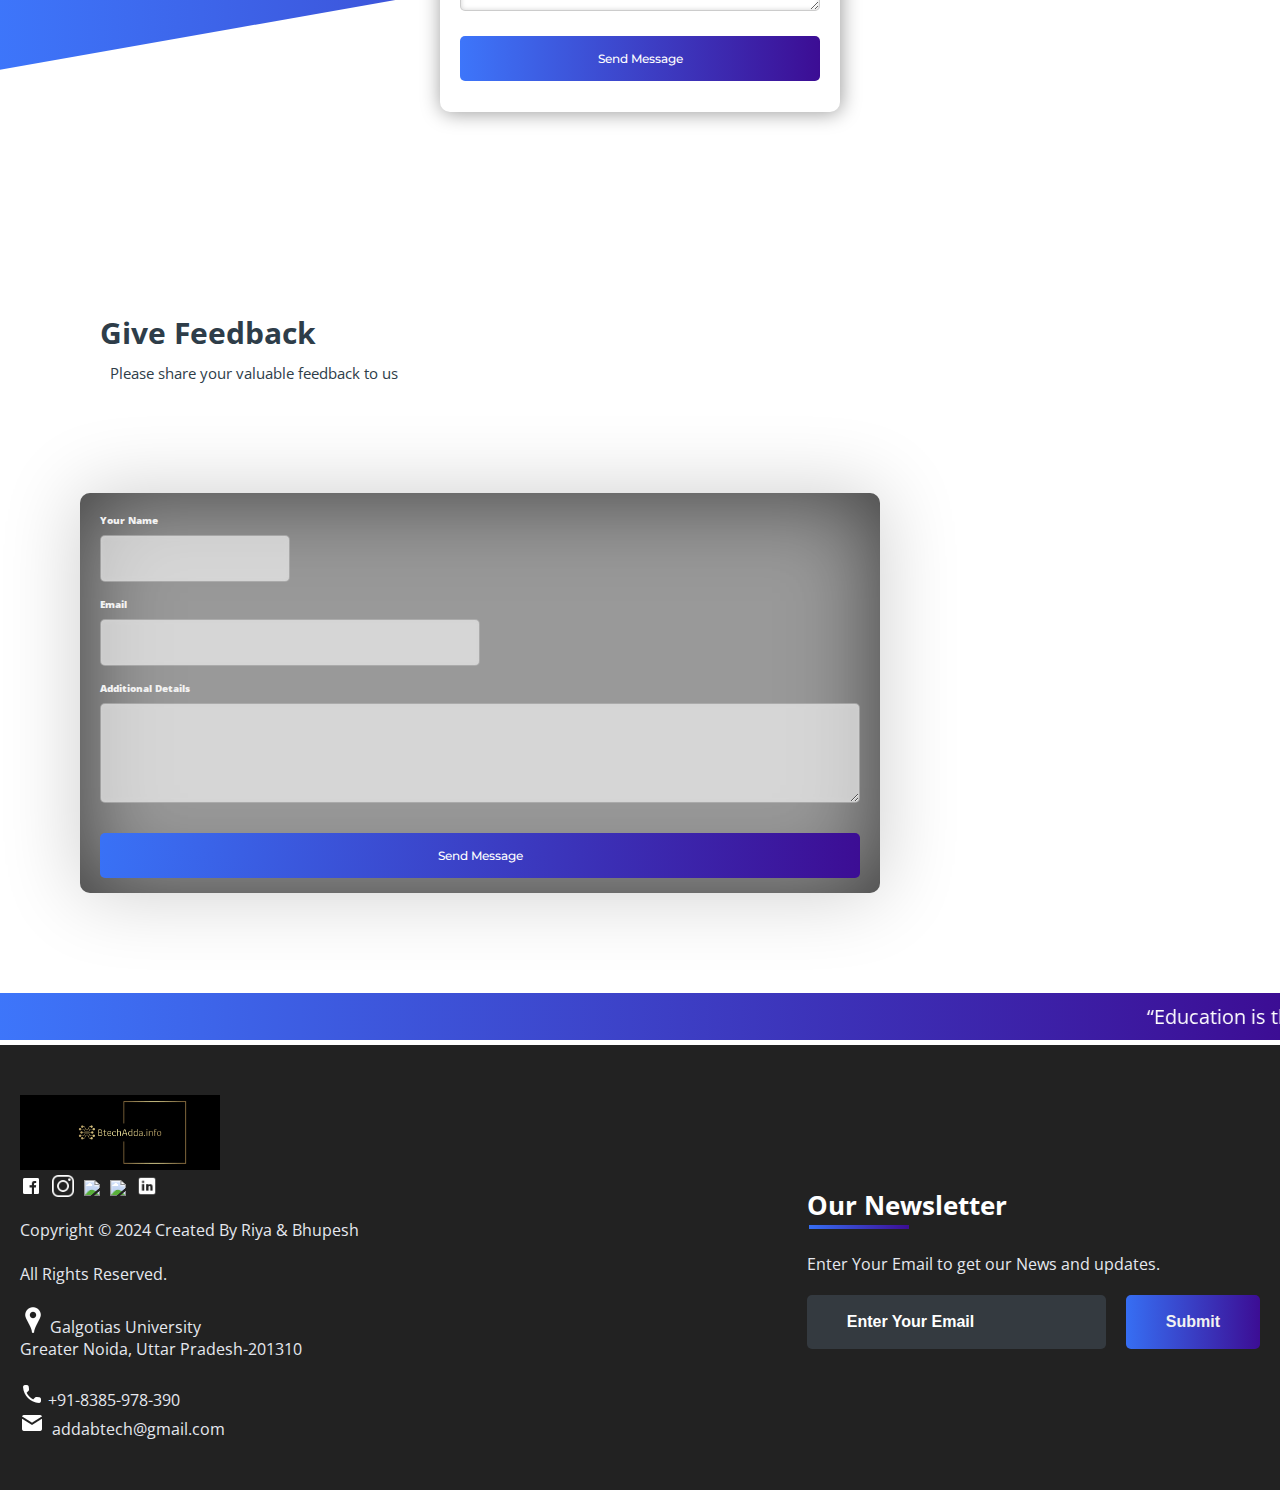
==== commit a4d007b6: "Update index.html" ====
--- a/index.html
+++ b/index.html
@@ -217,7 +217,7 @@
 					<a href="#"><img src="images/icon\ytube.png"></a>
 					<a href="#"><img src="images/icon\linkedin.png"></a>
 				</div><br><br>
-				<p class="rights-text">Copyright © 2023 Created By Riya & Bhupesh</p> <br><p>All Rights Reserved.</p>
+				<p class="rights-text">Copyright © 2024 Created By Riya & Bhupesh</p> <br><p>All Rights Reserved.</p>
 			<br><p><img src="images/icon/location.png"> Galgotias University<br>Greater Noida, Uttar Pradesh-201310</p><br>
 			<p><img src="images/icon/phone.png"> +91-8385-978-390<br><img src="images/icon/mail.png">&nbsp; addabtech@gmail.com</p>
 			</div>
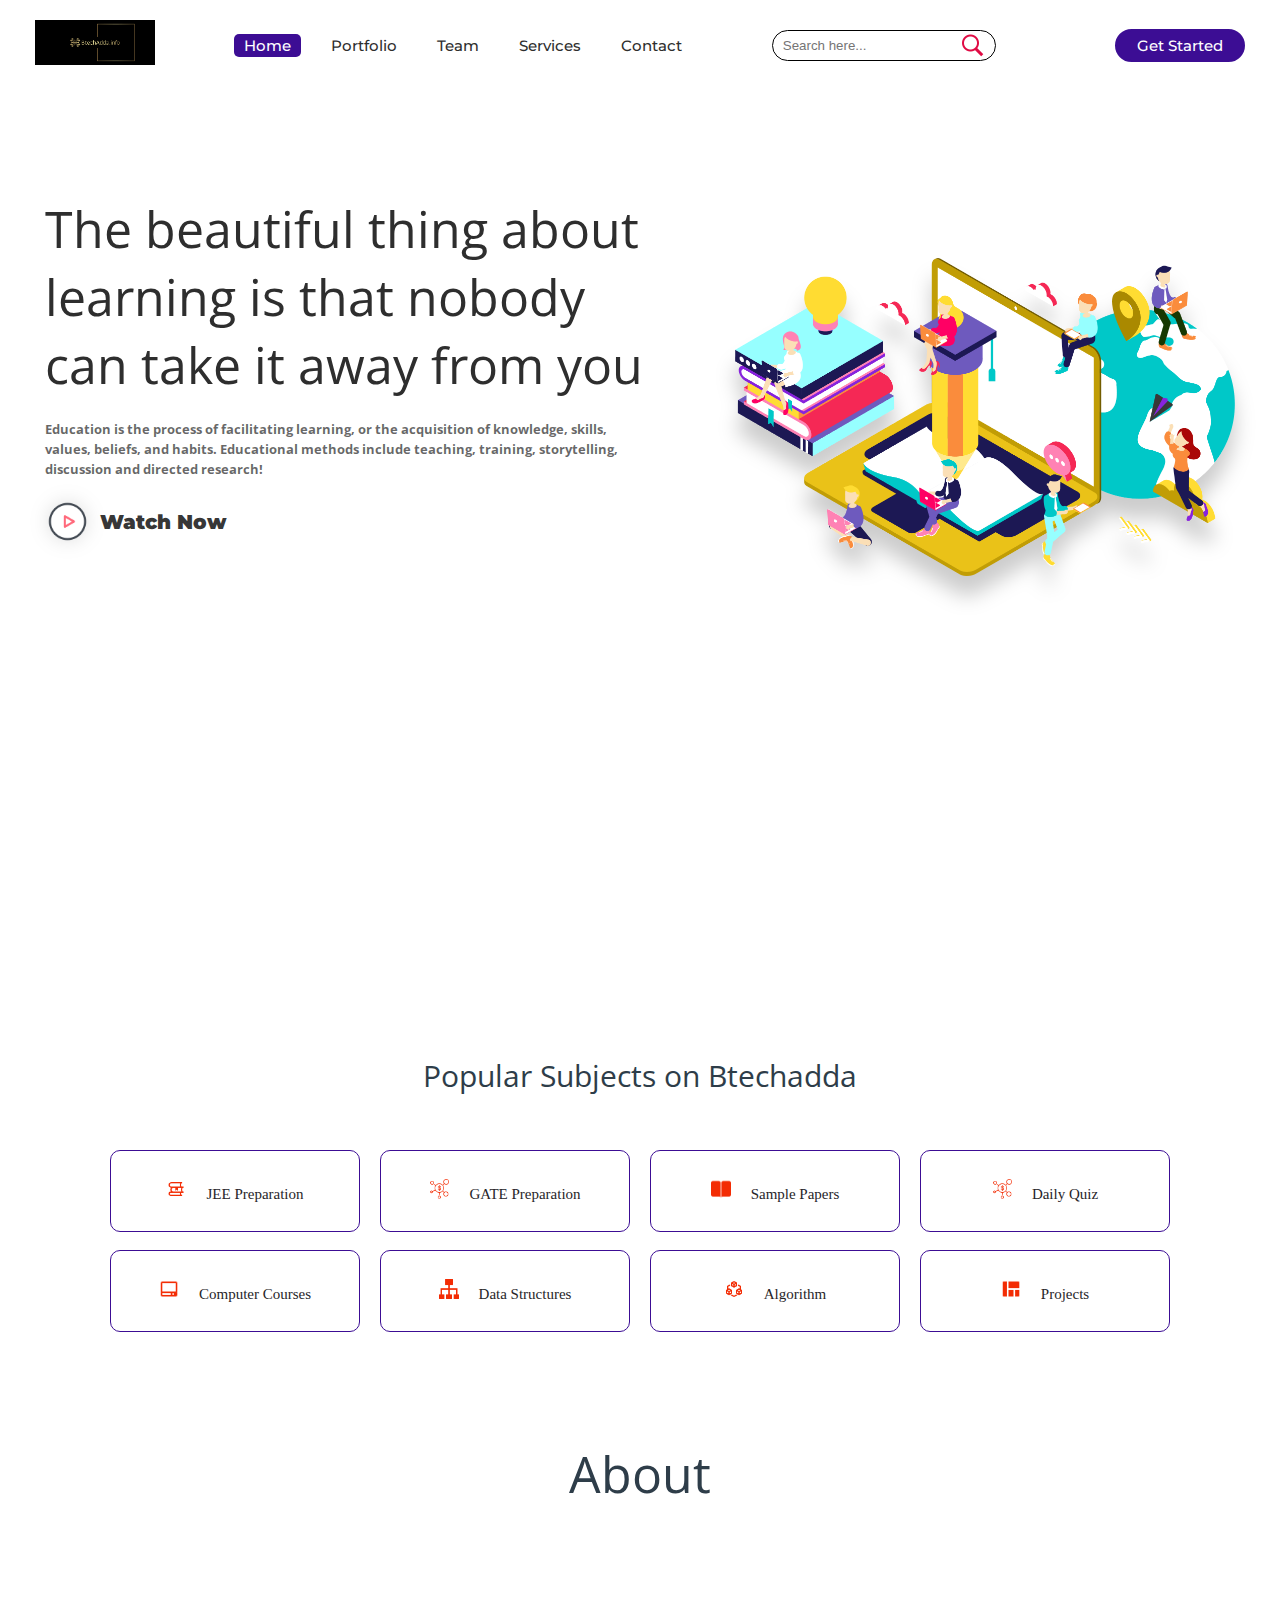
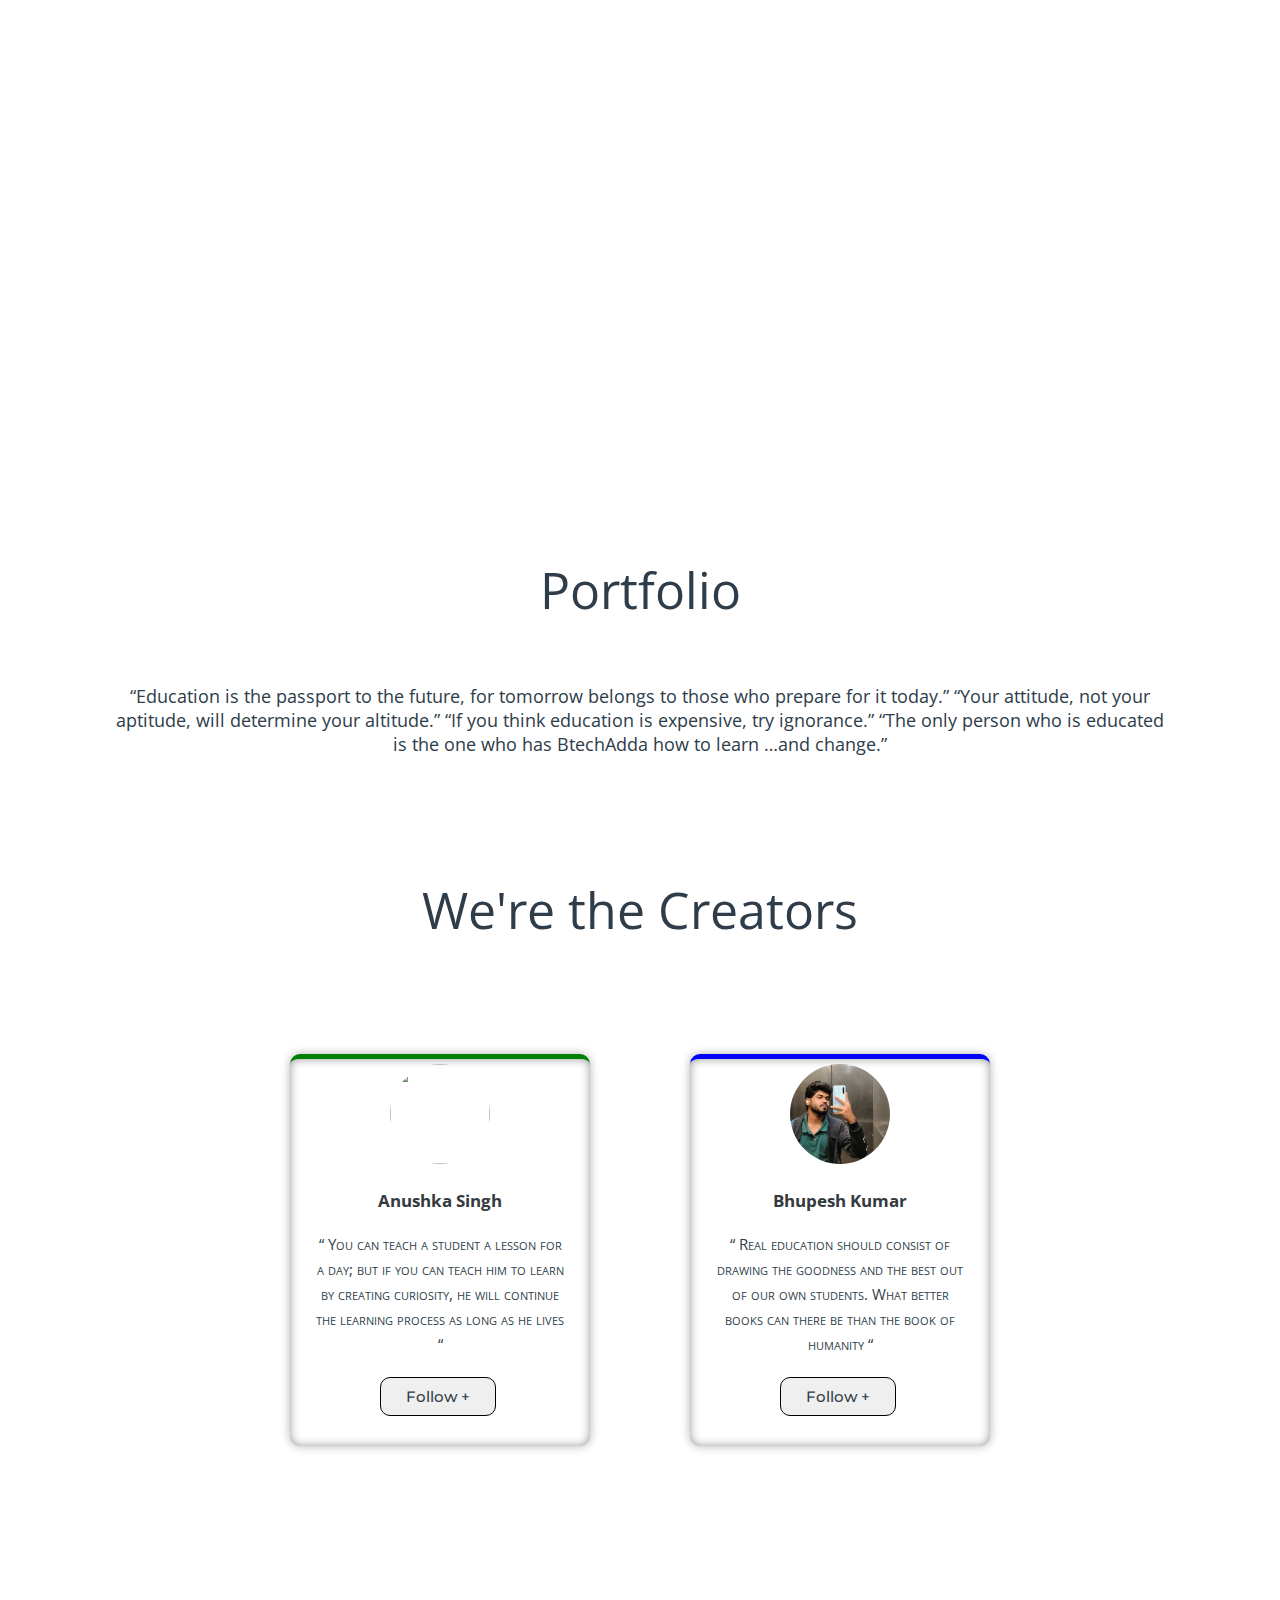
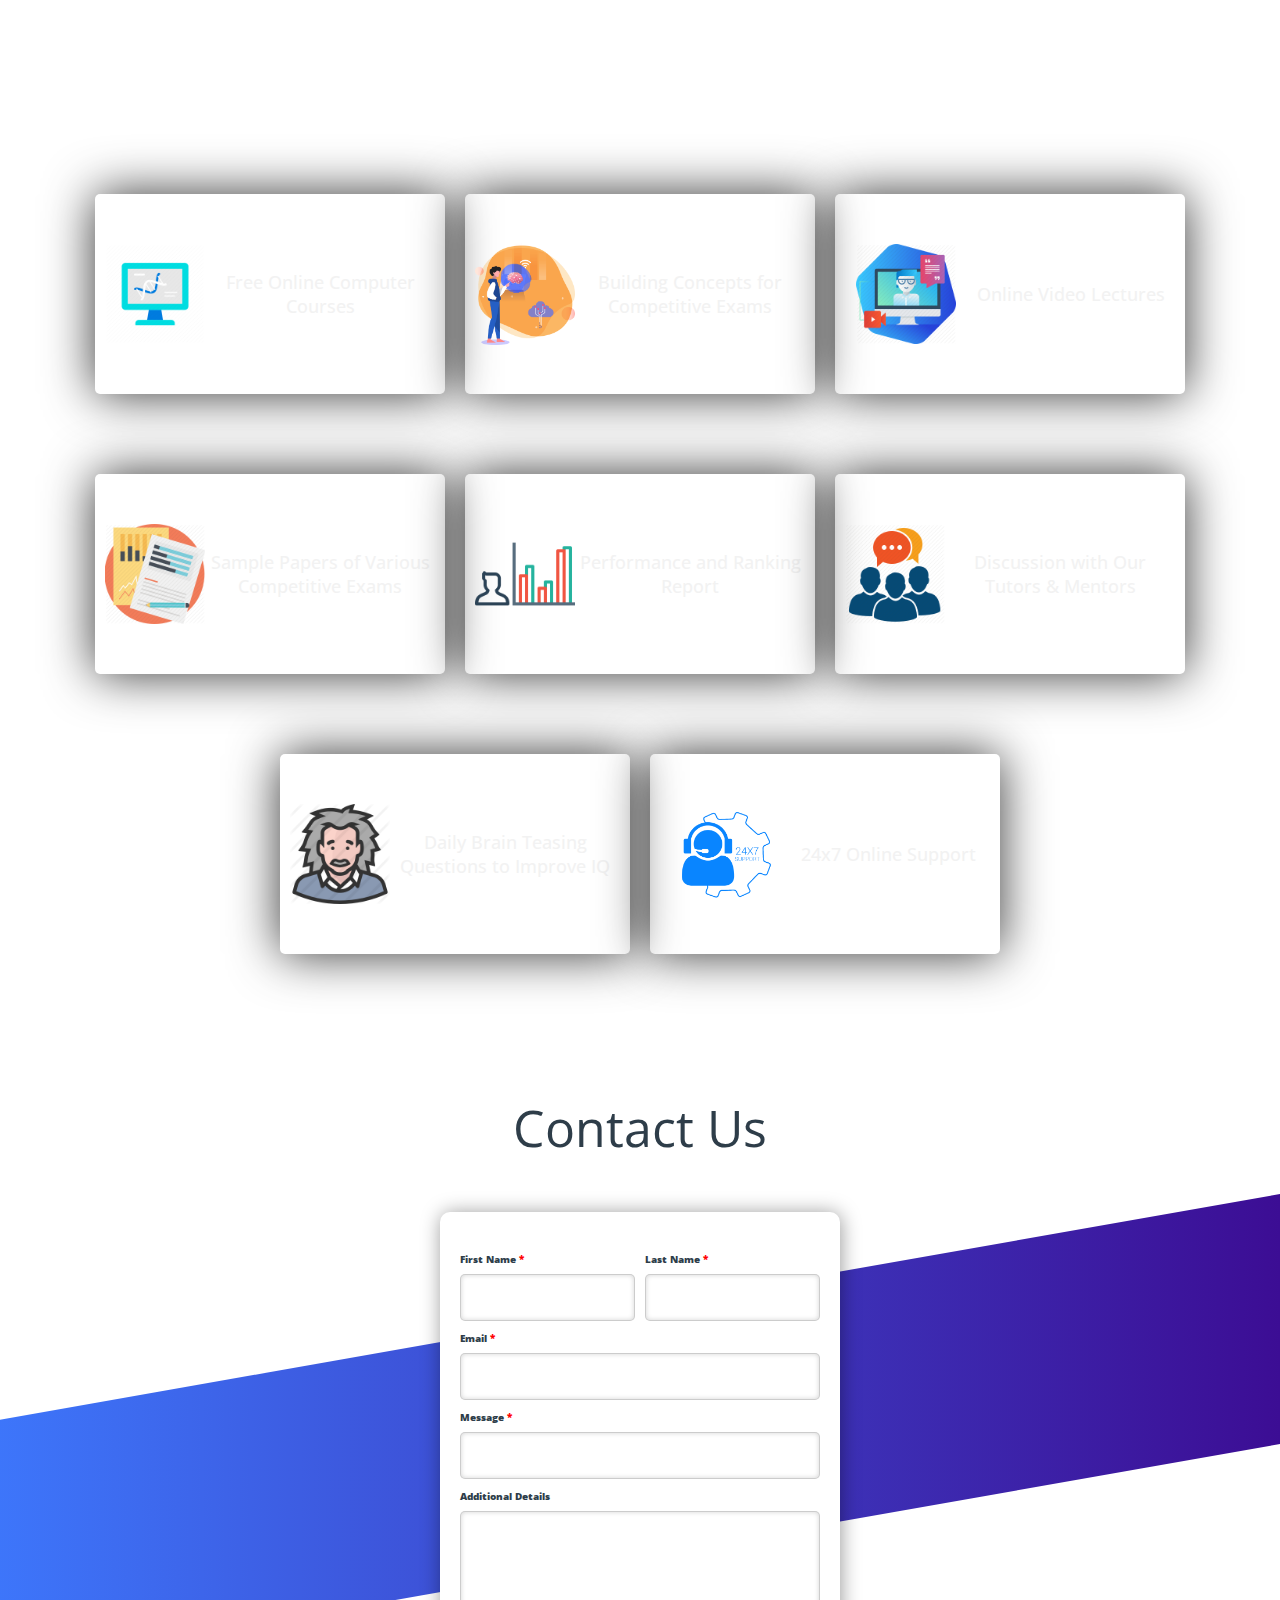
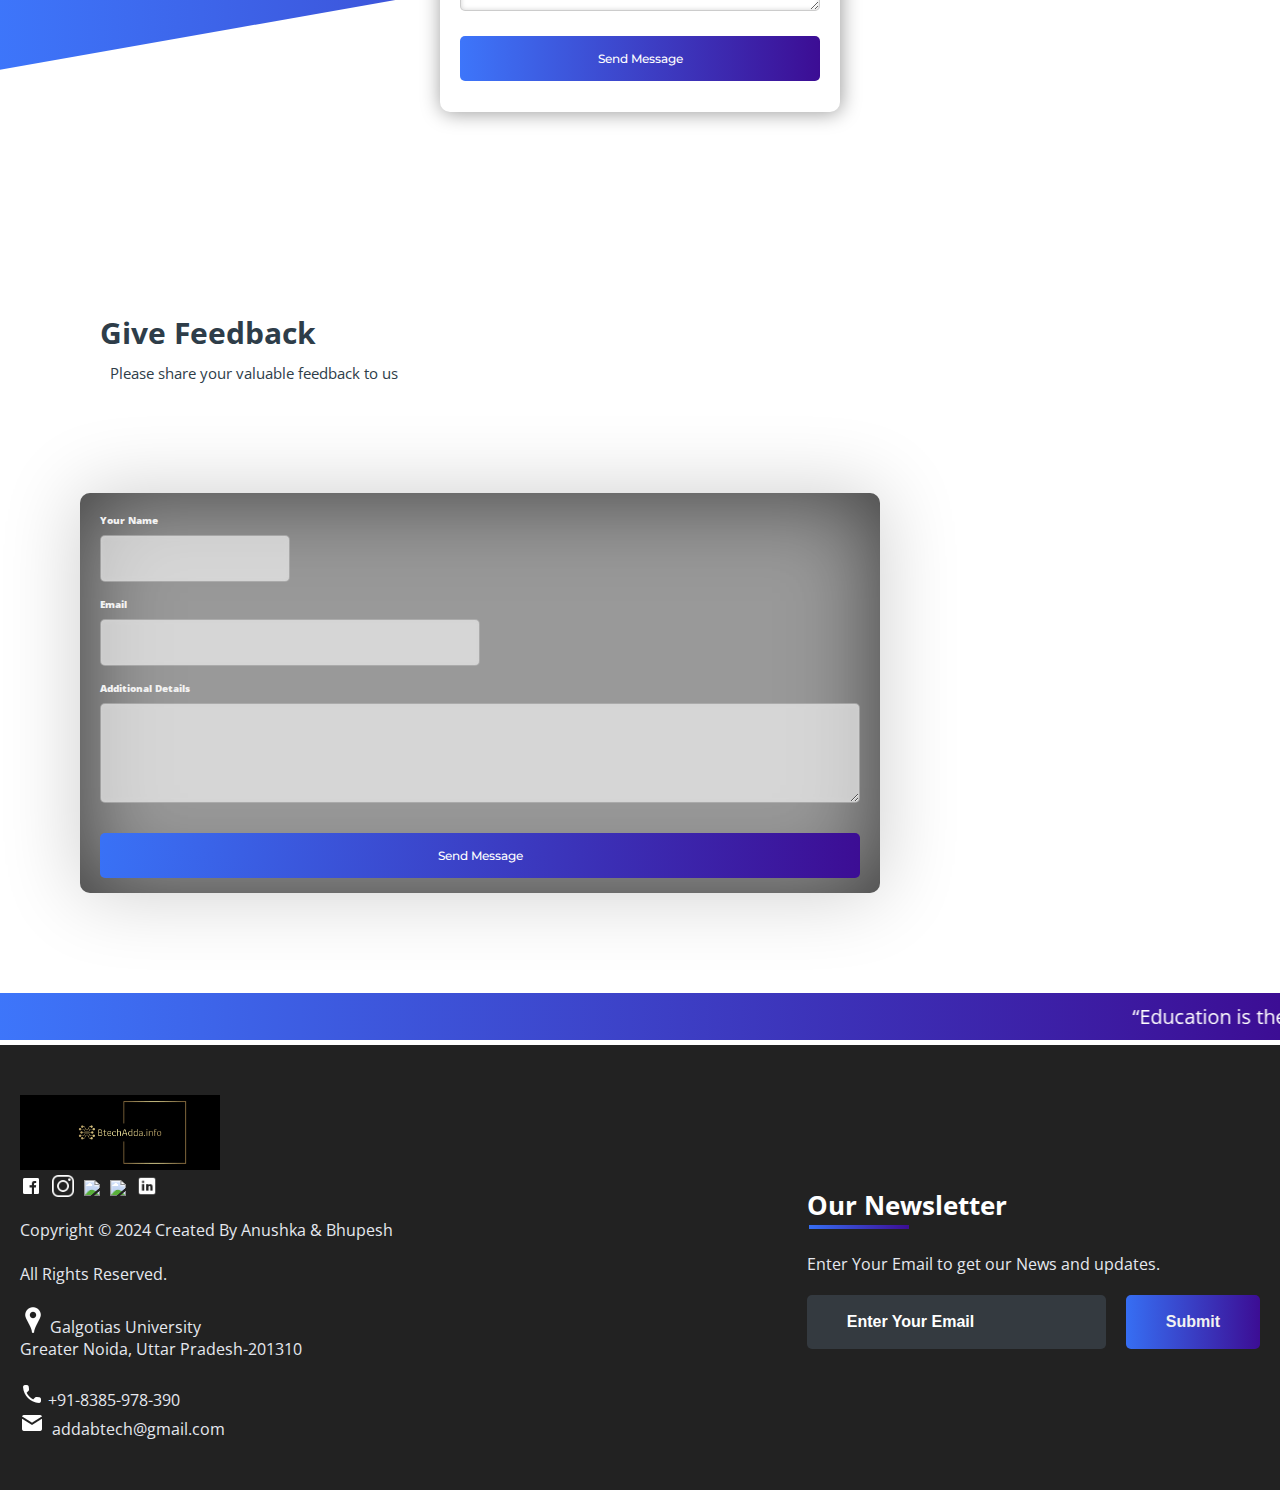
==== commit 4ab092d2: "Update index.html" ====
--- a/index.html
+++ b/index.html
@@ -51,8 +51,8 @@
 		<div class="side-menu" id="side-menu">
 			<div class="close" onclick="sideMenu(1)"><img src="images/icon/close.png" alt=""></div>
 			<div class="user">
-				<img src="images/creator/riya.jpg" alt="Username">
-				<p>RiyaGupta</p>
+				<img src="images/creator/anushka.jpg" alt="Username">
+				<p>AnushkaSingh</p>
 			</div>
 			<ul>
 				<li><a href="#about_section">About</a></li>
@@ -117,12 +117,12 @@
 		<center><p style="font-size: 50px; padding-top: 100px; padding-bottom: 60px;">We're the Creators</p></center>
 		<div class="totalcard">
 			<div class="card">
-				<center><img src="images/creator/riya.jpg"></center>
-				<center><div class="card-title">Riya Gupta</div>
+				<center><img src="images/creator/anushka.jpg"></center>
+				<center><div class="card-title">Anushka Singh</div>
 				<div id="detail">
 					<p>“ You can teach a student a lesson for a day; but if you can teach him to learn by creating curiosity, he will continue the learning process as long as he lives “</p>
 					<div class="duty"></div>
-					<a href="https://www.linkedin.com/in/riya-gupta-85ab901a8/" target="_blank"><button class="btn-riya">Follow +</button></a>
+					<a href="https://www.linkedin.com/in/anushka-singh-65a868227/" target="_blank"><button class="btn-anushka">Follow +</button></a>
 				</div>
 				</center>
 			</div>
@@ -217,7 +217,7 @@
 					<a href="#"><img src="images/icon\ytube.png"></a>
 					<a href="#"><img src="images/icon\linkedin.png"></a>
 				</div><br><br>
-				<p class="rights-text">Copyright © 2024 Created By Riya & Bhupesh</p> <br><p>All Rights Reserved.</p>
+				<p class="rights-text">Copyright © 2024 Created By Anushka & Bhupesh</p> <br><p>All Rights Reserved.</p>
 			<br><p><img src="images/icon/location.png"> Galgotias University<br>Greater Noida, Uttar Pradesh-201310</p><br>
 			<p><img src="images/icon/phone.png"> +91-8385-978-390<br><img src="images/icon/mail.png">&nbsp; addabtech@gmail.com</p>
 			</div>
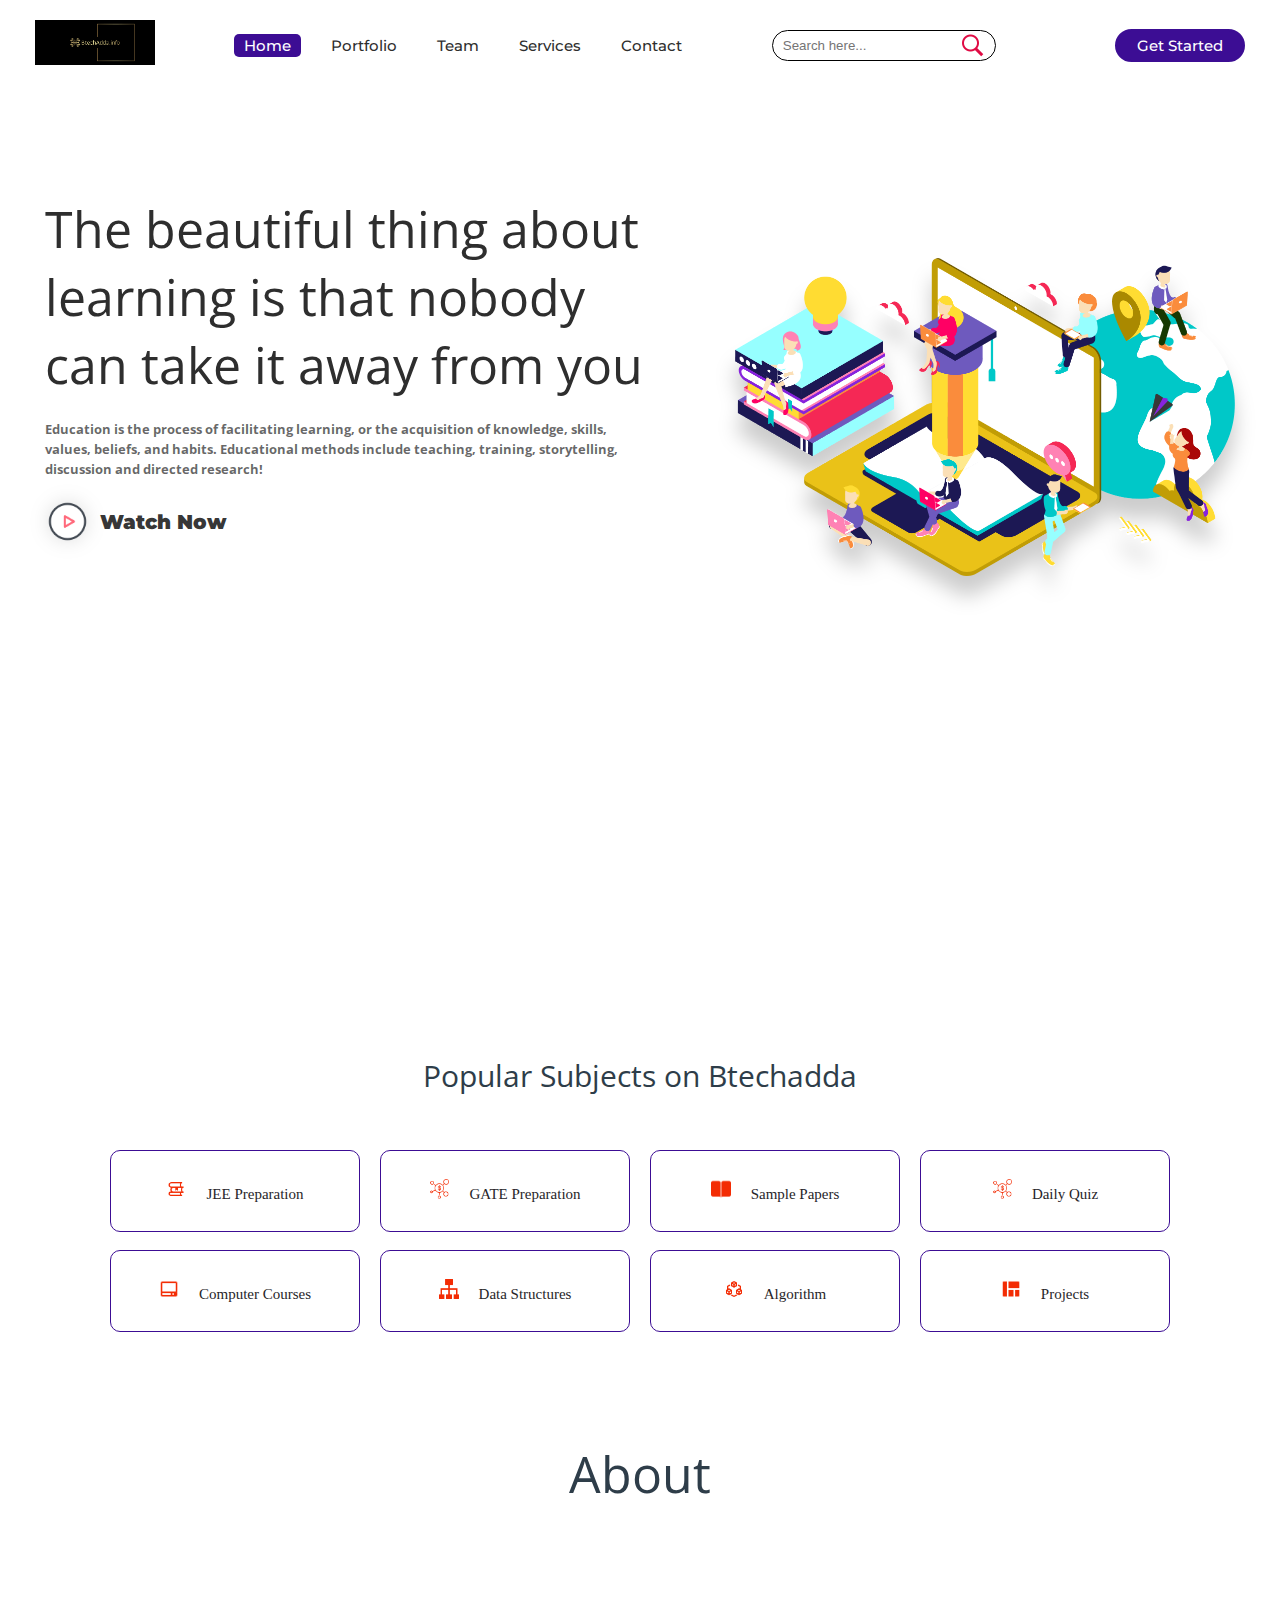
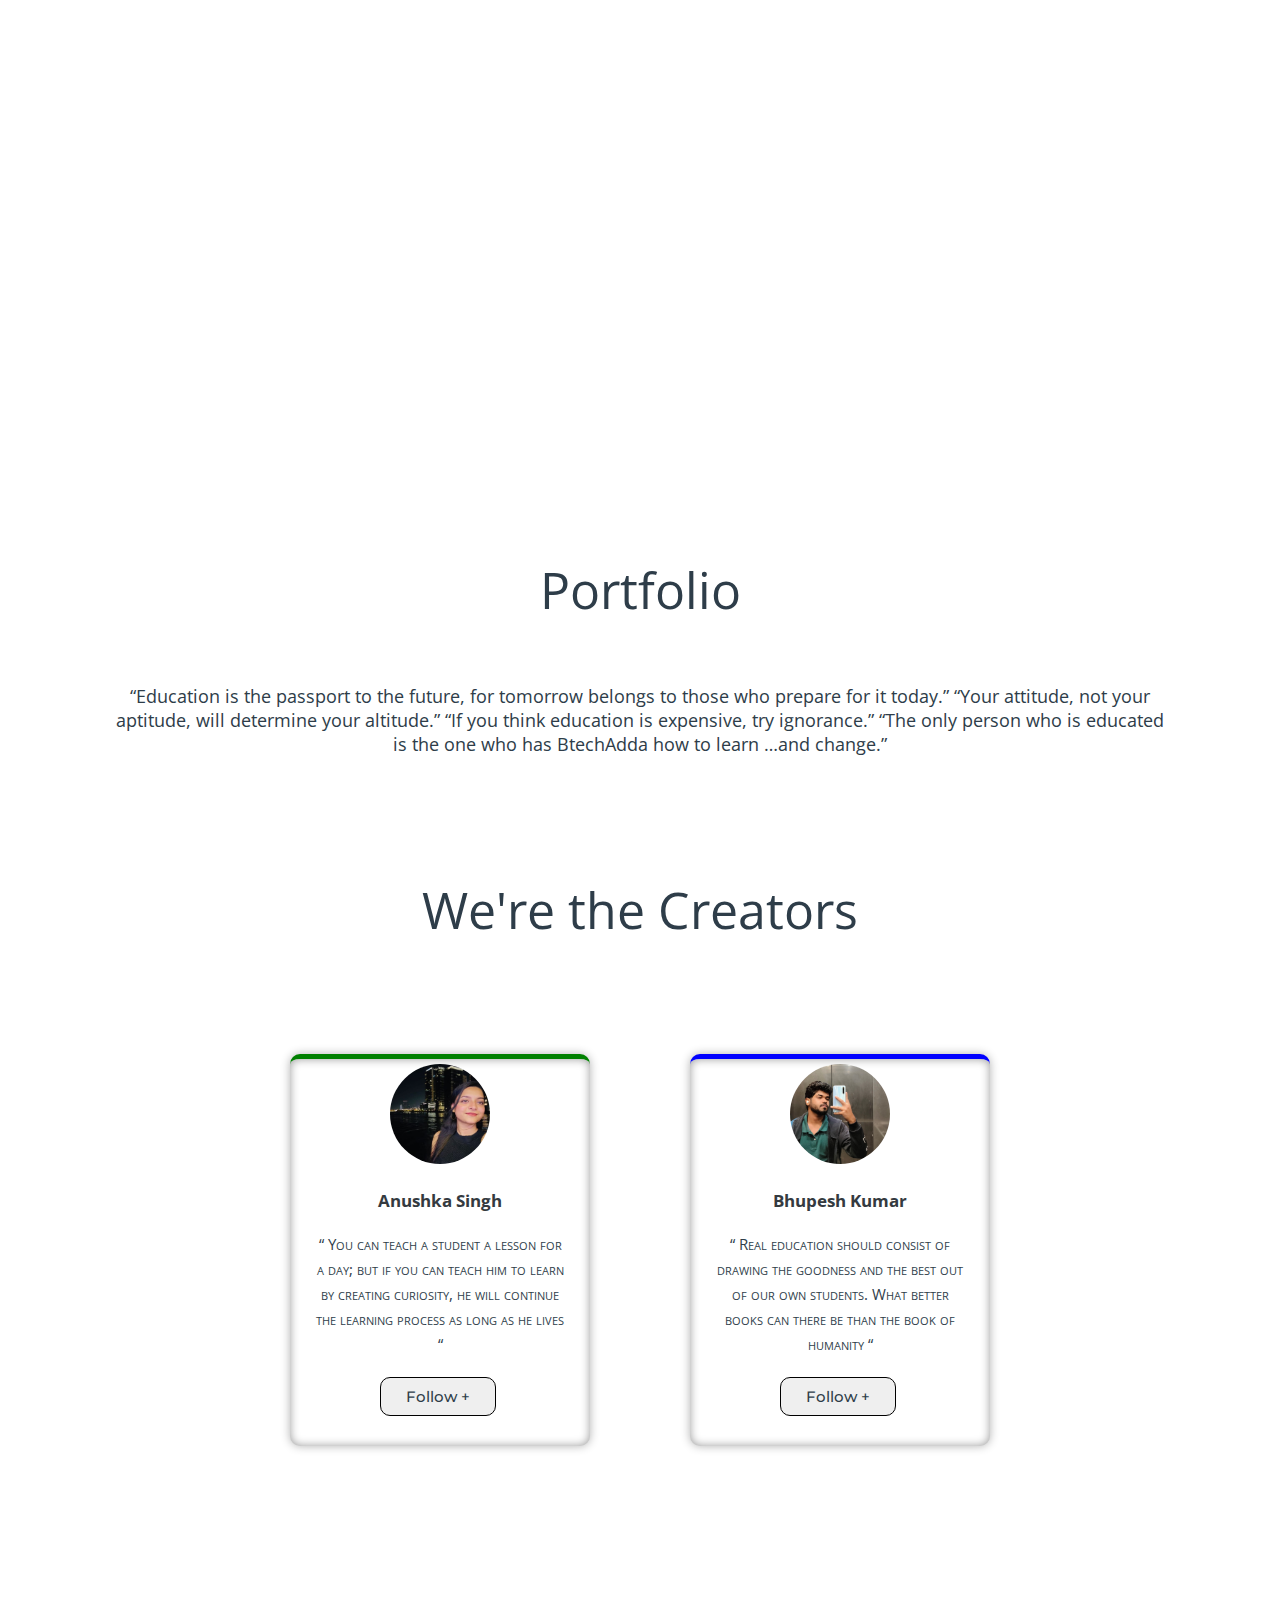
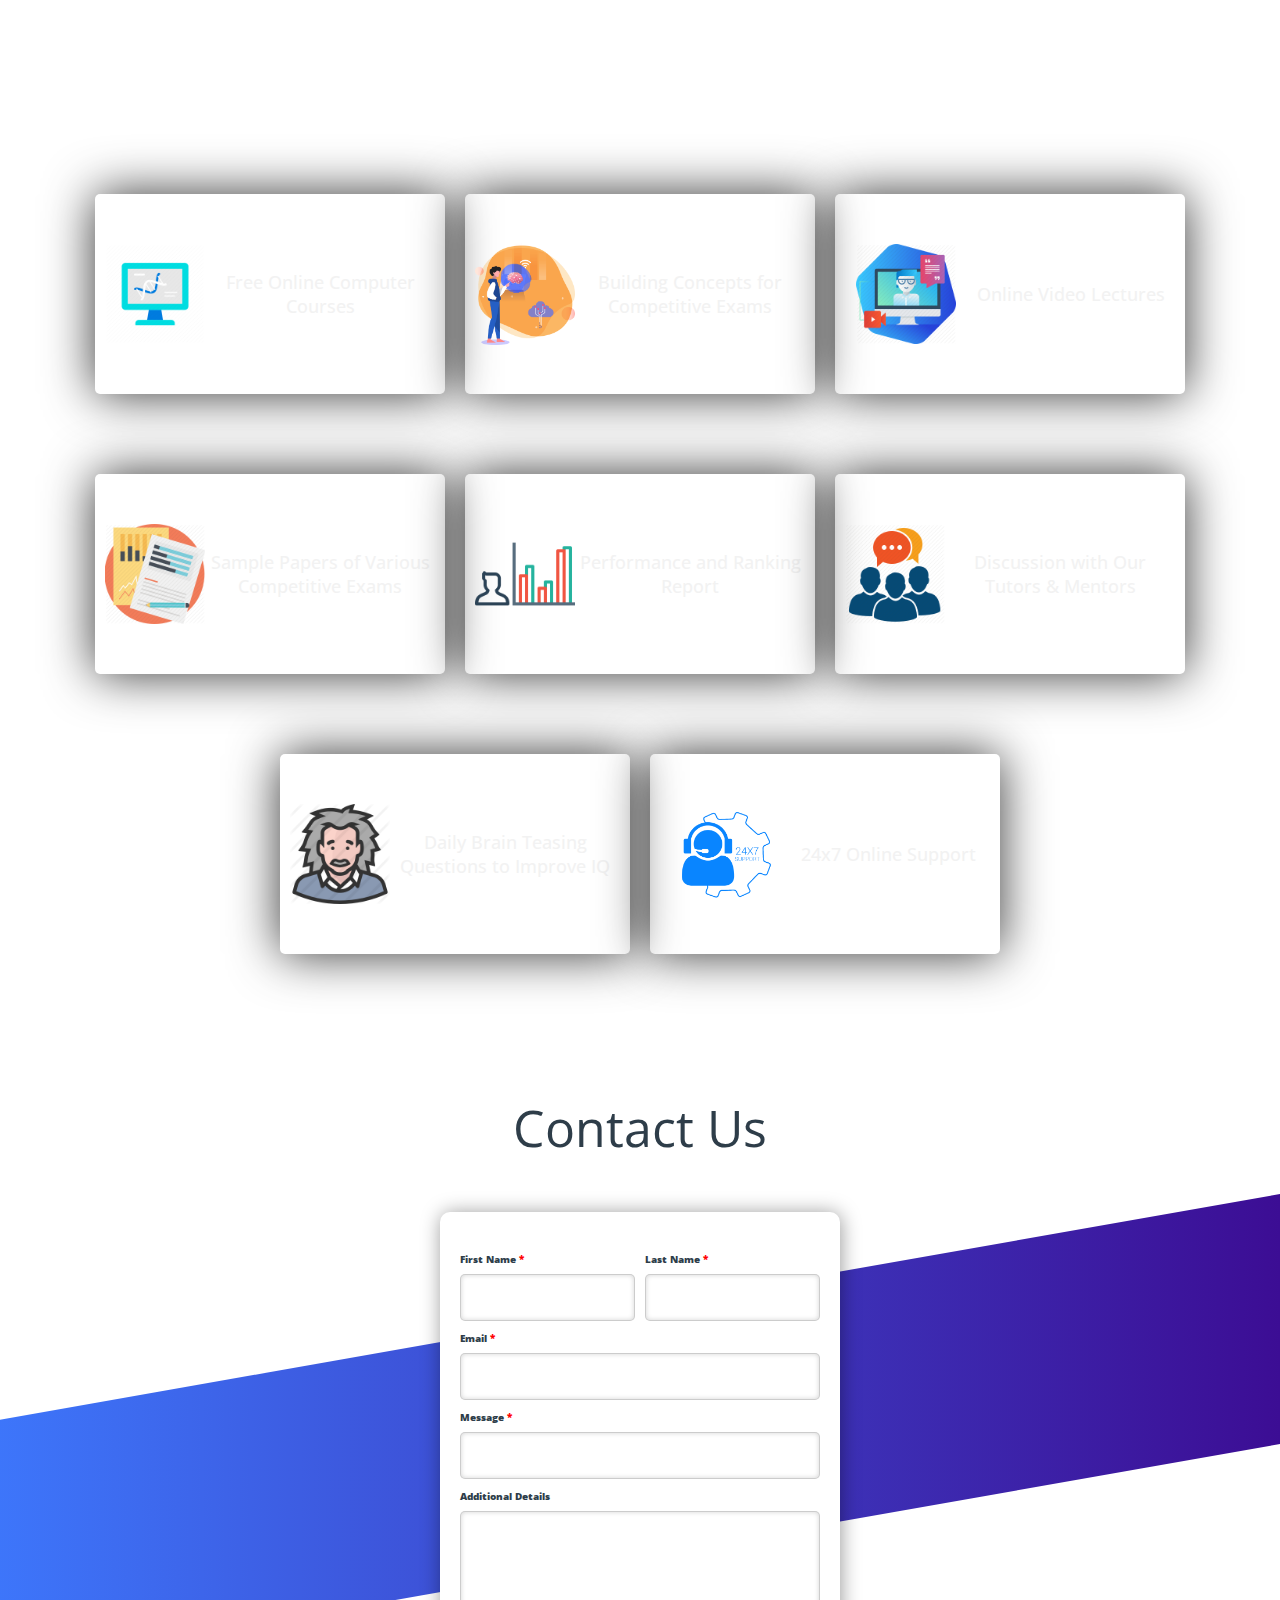
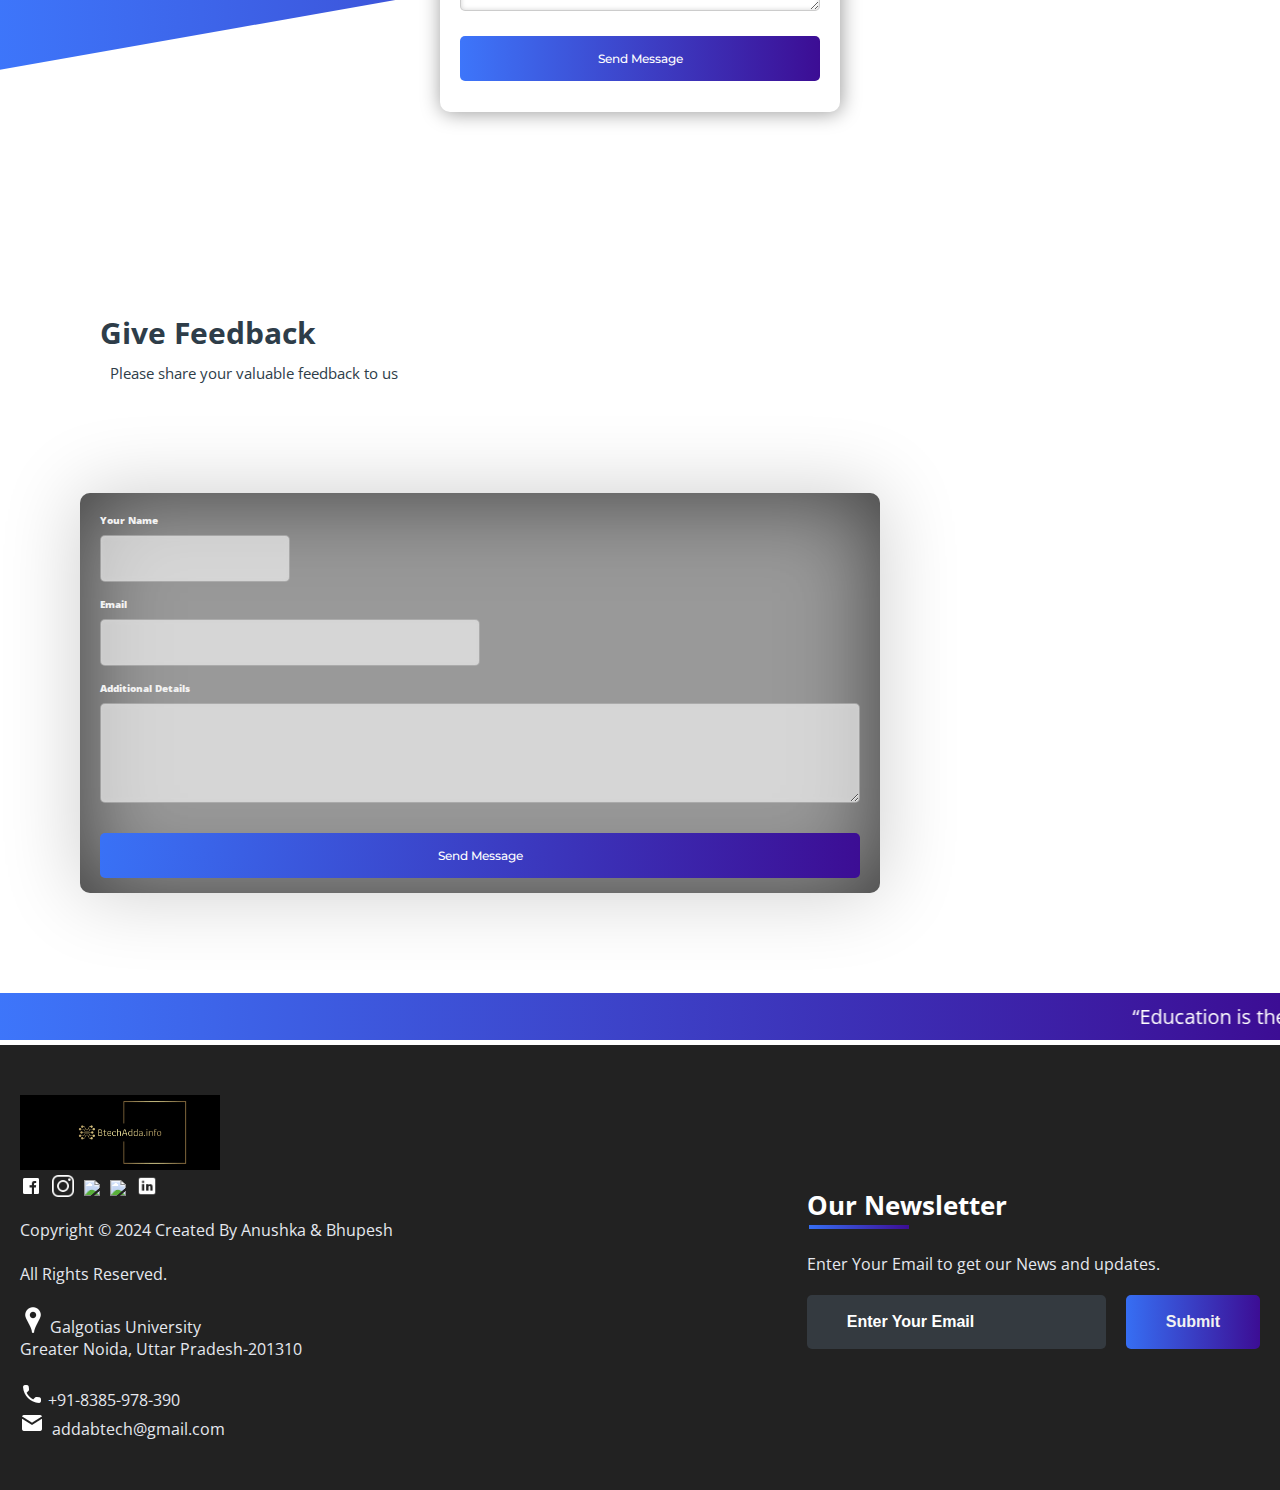
==== commit f6dbf0bd: "Update index.html" ====
--- a/index.html
+++ b/index.html
@@ -51,7 +51,7 @@
 		<div class="side-menu" id="side-menu">
 			<div class="close" onclick="sideMenu(1)"><img src="images/icon/close.png" alt=""></div>
 			<div class="user">
-				<img src="images/creator/anushka.jpg" alt="Username">
+				<img src="images/creator/anushka.jpeg" alt="Username">
 				<p>AnushkaSingh</p>
 			</div>
 			<ul>
@@ -117,7 +117,7 @@
 		<center><p style="font-size: 50px; padding-top: 100px; padding-bottom: 60px;">We're the Creators</p></center>
 		<div class="totalcard">
 			<div class="card">
-				<center><img src="images/creator/anushka.jpg"></center>
+				<center><img src="images/creator/anushka.jpeg"></center>
 				<center><div class="card-title">Anushka Singh</div>
 				<div id="detail">
 					<p>“ You can teach a student a lesson for a day; but if you can teach him to learn by creating curiosity, he will continue the learning process as long as he lives “</p>
